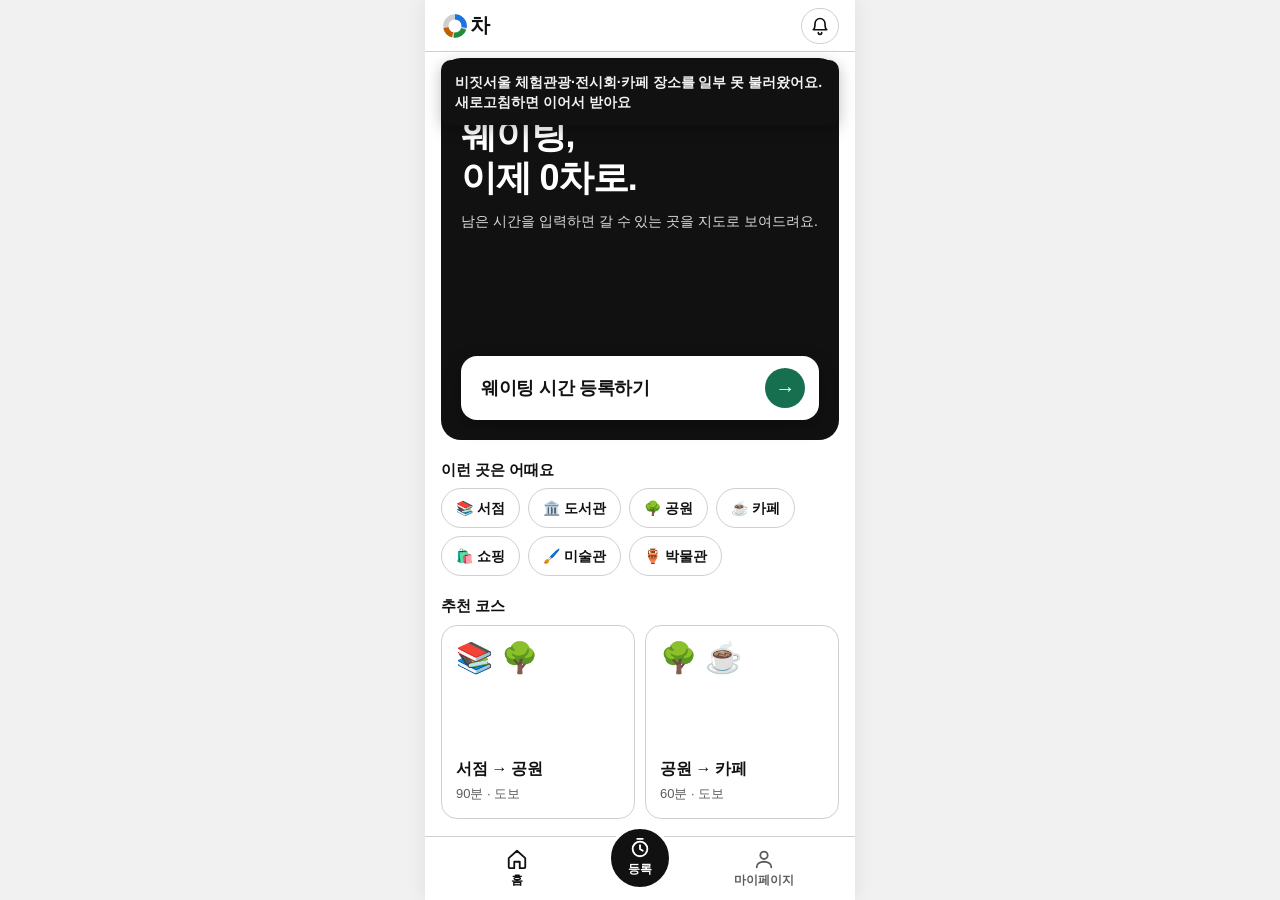
==== index.html @ ea8e08c0 "Add files via upload" ====
<!DOCTYPE html>
<html lang="ko">
<head>
<meta charset="UTF-8">
<meta name="viewport" content="width=device-width, initial-scale=1, viewport-fit=cover">
<title>0차</title>
<link rel="stylesheet" href="css/style.css?v=12">
</head>
<body>
<div class="app" id="phone"></div>
<!-- 카카오 지도 SDK: YOUR_KAKAO_JS_KEY 를 카카오 디벨로퍼스의 "JavaScript 키"로 바꾸세요 -->
<script src="https://dapi.kakao.com/v2/maps/sdk.js?appkey=e628f9c178c877a0c48f037ca8e880c9&autoload=false&libraries=services" defer></script>
<script src="js/app.js?v=35" defer></script>
</body>
</html>
---- css/style.css ----
/* ===== 0차 style.css (v9) =====
 * 개선 포인트: 터치 영역 44px, 본문 14px+, 보조 텍스트 대비 강화, 상태 색 토큰(--ok/--warn/--err),
 *             지도 화면 고정 영역 + 스크롤 시트, 비활성 버튼 가독성 */
:root{--bg:#f1f1f1;--card:#fff;--ink:#111;--mut:#5c5c5c;--line:#cfcfcf;--fill:#ececec;--acc:#111;--acct:#fff;--ok:#16704f;--warn:#9a5a00;--err:#c0312b;--okbg:#e7f4ee;--warnbg:#fff3df;--errbg:#fdeaea}
@media (prefers-color-scheme:dark){:root:not([data-theme=light]){--bg:#111;--card:#1b1b1b;--ink:#eee;--mut:#a8a8a8;--line:#3a3a3a;--fill:#262626;--acc:#eee;--acct:#111;--ok:#4fd1a1;--warn:#ffb74d;--err:#ff8a80;--okbg:#10291f;--warnbg:#2d2210;--errbg:#2e1514}}
*{box-sizing:border-box}
body{margin:0;background:var(--bg);color:var(--ink);font-family:-apple-system,BlinkMacSystemFont,"Pretendard","Noto Sans KR",sans-serif;font-size:14px;line-height:1.45}
button,input{font:inherit;color:inherit}
button{cursor:pointer;-webkit-tap-highlight-color:transparent}
a{color:inherit}
:focus-visible{outline:2px solid var(--ok);outline-offset:2px}
[hidden]{display:none!important}

.app{position:relative;width:100%;max-width:430px;height:100vh;height:100dvh;background:var(--card);display:flex;flex-direction:column;overflow:hidden;margin:0 auto;box-shadow:0 0 20px rgba(0,0,0,.08)}
.hd{height:52px;border-bottom:1px solid var(--line);display:flex;align-items:center;justify-content:space-between;padding:0 16px;flex:none}
.logo{display:flex;align-items:center;gap:1px;min-height:44px;margin-left:-4px;padding:0 4px;border:0;background:none;font-weight:900;font-size:20px;letter-spacing:-1px;color:var(--ink)}
.lg0{display:block;height:28px;width:28px}   /* v9: 숫자 0 = 코스가 채워지는 원형 타이머 */
.lg0 circle{fill:none;stroke-width:6}
.lg0 .tk{stroke:var(--line)}
.pill{min-height:36px;font-size:13px;border:1px solid var(--line);background:var(--card);border-radius:99px;padding:0 12px;font-weight:700}
.body{flex:1;overflow-y:auto;padding:6px 16px 16px}
.nav{height:64px;border-top:1px solid var(--line);display:flex;flex:none;align-items:center;background:var(--card)}
.nav button{flex:1;height:100%;border:0;background:none;color:var(--mut);display:flex;flex-direction:column;align-items:center;justify-content:center;gap:2px;font-size:12px;font-weight:700}
.nav button.on{color:var(--ink)}
.nav .reg{flex:none;width:64px;height:64px;margin-top:-22px;border-radius:50%;background:var(--acc);color:var(--acct);border:3px solid var(--card)}
.nav .reg.on{color:var(--acct);outline:2px solid var(--ok)}
.ft{padding:10px 16px 20px;border-top:1px solid var(--line);flex:none}   /* 아래 20px: 하단 메뉴 가운데 버튼(위로 11px 튀어나옴)과 겹치지 않게 */

h2{font-size:22px;margin:0 0 6px;letter-spacing:-.5px;line-height:1.3}
h3{font-size:15px;margin:0 0 4px;line-height:1.35}
h3.sec{margin:20px 0 8px}
.sub{font-size:13px;color:var(--mut);margin:0}
.sub.c,.c{text-align:center}
.sub.err{color:var(--err);font-weight:700}
.sub.lg{margin:6px 0}
.ink{color:var(--ink)}
.mt{margin-top:8px}
.gap{margin:10px 0}
.grow{flex:1;min-width:0}
.back{border:0;background:none;color:var(--mut);font-weight:700;font-size:14px;padding:8px 0;min-height:44px}

.box{border:1px solid var(--line);border-radius:12px;padding:14px;margin:10px 0}
.btnbox{display:block;width:100%;text-align:left;background:var(--card)}
.btnbox b{font-size:15px}
.cur{border-color:var(--ok)!important}
.errbox{border-color:var(--err);color:var(--err)}
.box>p:last-child{margin-bottom:0}
.mini{flex:1;margin:0;text-align:center;padding:10px}
.ph{background:var(--fill);border-radius:8px;display:grid;place-items:center;font-size:12px;color:var(--mut)}

.btn{display:block;width:100%;min-height:48px;border:1px solid var(--acc);background:var(--acc);color:var(--acct);border-radius:12px;padding:12px;font-weight:700;font-size:15px;text-align:center}
.btn.g{background:transparent;color:var(--ink);border-color:var(--line)}
.btn.sm{width:auto;flex:none;padding:0 16px;min-height:44px;font-size:14px}
.btn[disabled]{background:var(--fill);border-color:var(--line);color:var(--mut);cursor:not-allowed}   /* opacity 대신 색으로 비활성 표시 → 문구가 읽힘 */

.row{display:flex;gap:8px;flex-wrap:wrap;margin:8px 0}
.row.ctr{justify-content:center}
.row.nowrap{flex-wrap:nowrap}
.chip{min-height:40px;border:1px solid var(--line);background:var(--card);border-radius:99px;padding:0 14px;font-size:14px;font-weight:700}
.chip.on{background:var(--acc);color:var(--acct);border-color:var(--acc)}
.chip[disabled]{background:var(--fill);color:var(--mut);cursor:not-allowed}
.in{width:100%;min-height:44px;border:1px solid var(--line);border-radius:10px;padding:0 12px;font-size:16px;background:var(--card);color:var(--ink)}   /* 16px: iOS 확대 방지 */
.lb{font-size:13px;font-weight:700;margin:16px 0 6px;display:block}
.seg{display:flex;border:1px solid var(--line);border-radius:10px;overflow:hidden;margin:8px 0}
.seg button{flex:1;min-height:44px;border:0;background:var(--card);padding:0 10px;font-size:14px;font-weight:700;color:var(--mut)}
.seg .on{background:var(--acc);color:var(--acct)}
.seg.sm{margin:0;flex:none}.seg.sm button{min-height:40px;font-size:13px;padding:0 10px;white-space:nowrap;flex:none}
.badge{font-size:11px;border:1px solid var(--line);border-radius:4px;padding:1px 6px;color:var(--mut);font-weight:700;vertical-align:middle}

.bar{display:flex;height:32px;border-radius:8px;overflow:hidden;border:1px solid var(--line);background:var(--fill);font-size:12px;font-weight:700}
.bar i{display:grid;place-items:center;font-style:normal;background:var(--acc);color:var(--acct);border-right:1px solid var(--card);white-space:nowrap;overflow:hidden;padding:0 4px}
.bar i:last-child{border-right:0}
.bar i.m{background:var(--mut);color:#fff}
.bar i.x{background:var(--err);color:#fff}
.bar i.m,.bar i.x{flex:1 0 78px!important}

.pc{display:grid;grid-template-columns:56px 1fr auto;gap:12px;align-items:center;border:1px solid var(--line);border-radius:12px;padding:12px;margin:8px 0}
.pc .ph{height:56px;font-size:22px}
.add{min-height:40px;min-width:76px;border:1px solid var(--acc);background:transparent;border-radius:10px;padding:0 12px;font-size:13px;font-weight:700;white-space:nowrap}
.add.on{background:var(--acc);color:var(--acct)}
.add[disabled]{border:1px dashed var(--line);color:var(--mut);background:transparent;cursor:not-allowed}

.big{font-size:44px;font-weight:900;letter-spacing:-1px;text-align:center;margin:8px 0}
.big2{font-size:34px;font-weight:900;text-align:center;letter-spacing:-1px}
.big2.w150{min-width:150px}
.big3{font-size:22px}
.stp{display:flex;align-items:center;justify-content:center;gap:16px;margin:8px 0}
.stp button{width:48px;height:48px;border-radius:50%;border:1px solid var(--line);background:var(--card);font-size:22px;font-weight:800}
.stats{justify-content:space-around;text-align:center;margin:0}

.tl{border-left:2px dashed var(--line);margin:14px 0 12px 10px;padding-left:18px}
.tl div{position:relative;margin-bottom:14px;font-size:14px}
.tl div::before{content:"";position:absolute;left:-25px;top:4px;width:11px;height:11px;border-radius:50%;background:var(--acc)}
.tl .m::before{background:var(--card);border:2px solid var(--mut)}

.alert{border:1px solid var(--ok);background:var(--okbg);color:var(--ok);border-radius:10px;padding:12px;font-size:13px;font-weight:700;margin:10px 0}
.alert.warn{border-color:var(--warn);background:var(--warnbg);color:var(--warn)}
.bn{border:1px solid var(--ok);background:var(--okbg);color:var(--ok);border-radius:10px;padding:12px;font-size:14px;font-weight:700;margin:12px 0}
.bn.warn{border-color:var(--warn);background:var(--warnbg);color:var(--warn)}
.bn.err{border-color:var(--err);background:var(--errbg);color:var(--err)}

.lk{display:inline-flex;align-items:center;justify-content:center;min-height:40px;padding:0 14px;border:1px solid var(--line);border-radius:10px;background:var(--card);font-size:13px;font-weight:700;text-decoration:none}
.acts{display:flex;flex-wrap:wrap;gap:8px;margin-top:10px}
.toast{position:absolute;left:16px;right:16px;top:60px;pointer-events:none;background:var(--ink);color:var(--bg);padding:12px 14px;border-radius:10px;font-size:14px;font-weight:700;z-index:20;box-shadow:0 4px 16px rgba(0,0,0,.25)}

/* 코스 확인: 장소 카드 */
.pc2{border:1px solid var(--line);border-radius:12px;padding:8px 8px 8px 14px;margin:8px 0}
.pc2 .r1,.pc2 .r2{display:flex;align-items:center;justify-content:space-between;gap:8px}
.pc2 h3{margin:0}
.st{display:flex;align-items:center;gap:8px}
.ib{min-width:44px;min-height:44px;border:1px solid var(--line);border-radius:10px;background:var(--card);font-size:18px;font-weight:800}
.pc2 .r1 .ib{border:0}
.ib[disabled]{color:var(--mut);background:var(--fill);cursor:not-allowed}

/* 지도 화면: 위(지도+막대)는 고정, 아래 시트만 스크롤 */
.mapbody{flex:1;display:flex;flex-direction:column;min-height:0}
.mtop{flex:none;padding:4px 16px 8px;border-bottom:1px solid var(--line)}
.sheet{flex:1;overflow-y:auto;padding:12px 16px 16px}
.mapx{position:relative;overflow:hidden;aspect-ratio:2/1;margin:8px 0 0;border-radius:12px;max-height:26dvh;width:100%}
.mapx .ph,.mapx.ph{display:block}

.hint{border:1px dashed var(--line);border-radius:12px;padding:14px;text-align:center;color:var(--mut);font-size:13px;margin:0 0 10px}
.dt{margin:0 0 12px}
.dt1{display:flex;gap:12px;align-items:center;margin-bottom:8px}
.dt1 .ph{width:52px;height:52px;font-size:22px;flex:none}
.sheet .in{margin-bottom:4px}
.tools{display:flex;justify-content:space-between;align-items:center;gap:8px;margin:8px 0}
.lr{display:flex;align-items:center;justify-content:space-between;gap:8px;border-bottom:1px solid var(--line);padding:6px 0}
.lrn{flex:1;min-width:0;min-height:48px;display:flex;align-items:center;gap:10px;border:0;background:none;text-align:left;padding:0}
.lrn .e{font-size:20px}
.lrn .tx{display:flex;flex-direction:column;min-width:0}
.lrn b{font-size:14px;overflow:hidden;text-overflow:ellipsis;white-space:nowrap}
.grid{display:grid;grid-template-columns:1fr 1fr;gap:10px}
.gc{border:1px solid var(--line);border-radius:12px;padding:10px;display:flex;flex-direction:column;gap:8px}
.lrn.v{flex-direction:column;align-items:stretch;gap:4px;min-height:0}
.lrn.v .ph{height:56px;font-size:24px}
.lrn.v b{white-space:normal}
.rvr{display:flex;gap:8px;align-items:center}
.rvr .in{flex:1}
@media (prefers-reduced-motion:no-preference){.toast{animation:up .2s ease-out}@keyframes up{from{transform:translateY(-8px);opacity:0}}}

/* ===== v3: 위치 지도 · 대기시간 동시 입력 · 체류 시간 입력 ===== */
.locmap{position:relative;isolation:isolate;height:220px;border:1px solid var(--line);border-radius:12px;overflow:hidden;margin:6px 0 4px;background:var(--fill)}   /* isolate: 지도 레이어가 하단 메뉴/토스트 위로 올라오지 않게 */
.locmap .hint{margin:0;height:100%;display:flex;align-items:center;justify-content:center;border:0}
.lmap{width:100%;height:100%}
.dual{display:grid;grid-template-columns:1fr 1fr;gap:10px;margin:8px 0}
.dual .box{margin:0;padding:12px 8px;text-align:center}
.dual .big2{font-size:26px;margin:4px 0}
.dual .stp{margin:6px 0 0;gap:12px}
.tools .sub{flex:1;min-width:0}
.stin{width:84px;flex:none;text-align:center;padding:0 6px;margin:0!important}

/* ===== v4: 대기시간 탭 · 이동 수단 선택(STEP 3) ===== */
.seg button[disabled]{background:var(--fill);color:var(--mut);cursor:not-allowed}
.seg button[role=tab]{font-size:14px}

/* ===== v5: 위치/대기시간 페이지 분리 · 선택 순서별 색 ===== */
.res .big2{font-size:40px}
.dot{flex:none;width:26px;height:26px;border-radius:50%;color:#fff;font-size:13px;font-weight:800;display:inline-grid;place-items:center;line-height:1}
.dot.sm{width:22px;height:22px;font-size:12px;vertical-align:middle}
.lr.cl{border-left:4px solid var(--line);padding-left:8px}   /* 막대와 같은 색 (인라인으로 지정) */

/* ===== v6: 홈 히어로 · 정사각 추천 코스 · 위치 지도 확대 · 시간 입력 확대 · STEP 2 지도 ===== */
.hero{min-height:calc(50dvh - 68px);display:flex;flex-direction:column;justify-content:space-between;gap:24px;background:var(--acc);color:var(--acct);border-radius:20px;padding:24px 20px 20px}
.hero-k{font-size:13px;font-weight:700;margin:0 0 12px;opacity:.85}
.hero-h{font-size:36px;line-height:1.2;letter-spacing:-1.2px;font-weight:900;margin:0 0 12px}
.hero-s{font-size:14px;margin:0;opacity:.85}
.cta{display:flex;align-items:center;justify-content:space-between;gap:12px;width:100%;min-height:64px;border:0;border-radius:16px;background:var(--card);color:var(--ink);padding:0 14px 0 20px;font-size:18px;font-weight:900;letter-spacing:-.3px;box-shadow:0 6px 18px rgba(0,0,0,.28)}
.cta-a{flex:none;width:40px;height:40px;border-radius:50%;background:var(--ok);color:var(--acct);display:grid;place-items:center;font-size:20px;font-weight:800}
.sqs{display:grid;grid-template-columns:1fr 1fr;gap:10px}
.sq{aspect-ratio:1;display:flex;flex-direction:column;justify-content:space-between;text-align:left;border:1px solid var(--line);border-radius:16px;background:var(--card);padding:14px}
.sq .ic{font-size:30px;line-height:1.2}
.sq b{display:block;font-size:16px;letter-spacing:-.3px}
.sq .sub{display:block;margin-top:4px}

.locwrap{position:relative}
.locwrap .locmap{height:min(440px,60dvh);margin:8px 0 4px}
.locbtn{position:absolute;top:18px;right:10px;z-index:5;width:44px;height:44px;border-radius:10px;border:1px solid var(--line);background:var(--card);font-size:20px;box-shadow:0 2px 8px rgba(0,0,0,.2)}
.locbtn[disabled]{background:var(--fill);color:var(--mut);cursor:not-allowed}
.rpin{background:none;border:0;filter:drop-shadow(0 2px 3px rgba(0,0,0,.35))}

.timebox{padding:32px 16px 28px;margin:14px 0}
.timebox .stp{margin:32px 0;gap:12px}
.timebox .stp button{flex:none;width:56px;height:56px;font-size:28px}
.timebox .big2{flex:1;min-width:0;font-size:36px}
.timebox .row{gap:6px;margin:0}
.timebox .chip{min-height:36px;padding:0 12px;font-size:13px}

.mapx{aspect-ratio:auto;max-height:none;height:clamp(200px,34dvh,380px)}
.mtop .in{margin:0}
.lr.f{background:var(--fill)}

/* ===== v7: 카테고리 칩 축소 · 장소 상세 펼침 · 이동 수단 한 줄 · 드래그 순서 · 한 줄 장소 카드 ===== */
.cats{gap:6px}
.cats .chip{min-height:34px;padding:0 10px;font-size:13px}
.dti{background:var(--fill);border-radius:10px;padding:10px 12px;margin:2px 0 8px;font-size:13px}
.dti p{margin:0 0 6px;word-break:keep-all;overflow-wrap:anywhere}
.dti a:not(.lk){color:var(--ink);font-weight:700}
.dti .acts{margin-top:8px}
.lr.f{background:var(--fill)}


.pc2{display:flex;align-items:center;gap:6px;padding:6px;position:relative;background:var(--card);touch-action:pan-y}
.pc2 .nm{flex:1;min-width:0;font-size:14px;overflow:hidden;text-overflow:ellipsis;white-space:nowrap}
.pc2 .st{flex:none;gap:2px}
.pc2 .st b{min-width:36px;text-align:center;font-size:13px}
.pc2 .dot{flex:none}
.ib.sm{min-width:32px;width:32px;min-height:32px;height:32px;padding:0;font-size:15px;border-radius:8px;flex:none}
.pc2 .ib.sm[data-rm]{border:0}
.dh{border:0!important;color:var(--mut);cursor:grab;touch-action:none;user-select:none;-webkit-user-select:none;letter-spacing:-2px;font-size:16px}
.pc2.sh{transition:transform .15s ease}
.pc2.drag{z-index:5;transition:none;box-shadow:0 6px 16px rgba(0,0,0,.25);border-color:var(--ok)}
.pc2.drag .dh{cursor:grabbing}

/* v7: STEP 3 원형 여유 시간 */
.rb{display:flex;align-items:center;gap:16px;border:1px solid var(--line);border-radius:16px;padding:12px 16px;margin:10px 0}
.rbc{position:relative;flex:none;width:132px;height:132px}
.rbc svg{width:100%;height:100%;display:block}
.rbt{position:absolute;inset:0;display:flex;flex-direction:column;align-items:center;justify-content:center;text-align:center;line-height:1.2}
.rbt b{font-size:20px;font-weight:900;letter-spacing:-.5px}
.rbt b.ov{color:var(--err)}
.rbs{flex:1;min-width:0;display:flex;flex-direction:column;gap:8px}
.rbs>div{display:flex;justify-content:space-between;align-items:baseline;gap:8px}
.rbs b{font-size:15px}
.rbl{display:flex;flex-wrap:wrap;gap:4px;justify-content:flex-start}

/* v7: 위치 안내 · 가독성 있는 코스 타임라인 */
.how{margin:10px 0}
.how-h{display:flex;justify-content:space-between;align-items:baseline;gap:8px;margin-bottom:8px}
.how-h b{font-size:15px}
.how ul{margin:0;padding-left:18px;font-size:13px;color:var(--mut)}
.how li{margin:0 0 4px}
.tl{margin-left:56px;padding-left:16px}
.tl>div{display:block}
.tl .tm{position:absolute;right:calc(100% + 28px);top:0;width:48px;text-align:right;font-size:14px;font-variant-numeric:tabular-nums}
.tl .tx2{display:flex;flex-direction:column;gap:1px}
.tl .tx2>b{font-size:15px}
.tl>div::before{left:-23px}
.tl .m .tx2>b{color:var(--mut)}

/* v7: 필터 줄 · 홈(진행 중) 원형 · 마이페이지 코스 */
.flt{display:flex;align-items:center;gap:6px;margin:0 0 8px}
.flt .chip{min-height:34px;padding:0 12px;font-size:13px;flex:none;white-space:nowrap}
.srt{margin-left:auto;min-height:34px;max-width:42%;border:1px solid var(--line);border-radius:99px;background:var(--card);color:var(--ink);font-size:13px;font-weight:700;padding:0 8px}
.catp{margin:0 0 8px;padding:8px;border:1px solid var(--line);border-radius:12px;background:var(--fill)}
.catp .row{margin:0}
.rb.flat{border:0;padding:0;margin:8px 0 0}
.rbs>.rbn{flex-direction:column;align-items:flex-start;gap:2px}
.rbs .rbn b{font-size:16px;line-height:1.35}
.rbp{margin:0;word-break:keep-all}
.cs{padding:14px 16px}
.cs-h{display:flex;justify-content:space-between;align-items:baseline;margin-bottom:4px}
.cs-h b{font-size:17px}
.cs-r{margin:0 0 6px;font-size:15px;font-weight:700;line-height:1.4;word-break:keep-all}

/* 카카오 지도 화면 */
.mapx{isolation:isolate;background:var(--fill)}   /* isolate: 지도 레이어가 하단 메뉴/토스트 위로 올라오지 않게 */
.mapx .hint{margin:0;height:100%;display:flex;align-items:center;justify-content:center;border:0}

/* ===== v8: 페이지 안내 · 통일된 핀(반경 강조) · 하트 · 버튼 2열 ===== */
.note{display:flex;align-items:flex-start;gap:8px;margin:0 0 10px;font-size:13px;line-height:1.5;color:var(--mut);word-break:keep-all}
.note b{flex:none;margin-top:1px;padding:1px 8px;border-radius:99px;border:1px solid var(--line);background:var(--fill);color:var(--ink);font-size:11px;font-weight:800;line-height:1.5}
.note.ref b{border-color:var(--ok);background:var(--okbg);color:var(--ok)}
.note.warn b{border-color:var(--warn);background:var(--warnbg);color:var(--warn)}
.mtop .note{margin:0 0 8px}
.mtop .note+.in{margin-top:0}
.duo{display:grid;grid-template-columns:1fr 1fr;gap:8px;margin:8px 0}
.ft .duo{margin:0}
.duo .btn{min-height:46px;padding:8px;font-size:14px;line-height:1.3}
.cnt{margin:0 0 6px}
.hb{flex:none;width:40px;min-height:40px;border:0;background:none;color:var(--mut);font-size:22px;line-height:1;padding:0}
.hb.on{color:#d93025}

/* 지도 핀: 웨이팅 장소 선택 핀(물방울)과 같은 모양. 반경 안=크고 진하게 / 반경 밖=작고 흐리게 / 담은 장소=순서 색 + 번호 */
.kp{--w:34px;--pc:#2b2b2b;position:relative;display:block;width:var(--w);height:calc(var(--w)*1.4);margin:0;padding:0;border:0;background:none;cursor:pointer;filter:drop-shadow(0 2px 2px rgba(0,0,0,.35))}
.kp svg{position:absolute;inset:0;width:100%;height:100%;display:block;overflow:visible}
.kp path{fill:var(--pc);stroke:#fff;stroke-width:2}
.kp circle{fill:#fff}
.kp .pe{position:absolute;left:0;top:0;width:100%;height:71.4%;display:flex;align-items:center;justify-content:center;font-size:calc(var(--w)*.4);line-height:1;pointer-events:none}
.kp .nb{position:absolute;top:-4px;right:-7px;min-width:18px;height:18px;padding:0 3px;border-radius:9px;border:2px solid #fff;background:var(--pc);color:#fff;font-style:normal;font-size:11px;font-weight:800;line-height:1;display:grid;place-items:center}
.kp.out{--w:22px;--pc:#9aa0a6;opacity:.6;filter:none}
.kp.out::before{content:"";position:absolute;inset:-6px -6px 0}   /* 작은 핀도 누르기 쉽게 */
.kp.on{--w:40px}
.kp.off{--pc:#6b6f76}
.kp.f{--w:48px}
.kp.f::after,.kp.me::after{position:absolute;left:50%;bottom:calc(100% + 4px);transform:translateX(-50%);white-space:nowrap;max-width:60vw;overflow:hidden;text-overflow:ellipsis;padding:3px 8px;border-radius:6px;color:#fff;font-size:12px;font-weight:800;line-height:1.4;box-shadow:0 2px 6px rgba(0,0,0,.25)}
.kp.f::after{content:attr(data-n);background:#111}
/* 웨이팅 장소 핀: 가장 크고 빨갛게 + 바닥 파동 + 항상 라벨 */
.kp.me{--w:52px;--pc:#d93025;cursor:default;pointer-events:none}
.kp.me::after{content:"웨이팅 장소";background:#d93025}
.kp.me::before{content:"";position:absolute;left:50%;bottom:-5px;width:34px;height:12px;margin-left:-17px;border-radius:50%;background:rgba(217,48,37,.35);z-index:-1}
@media (prefers-reduced-motion:no-preference){.kp.me::before{animation:kpulse 1.8s ease-out infinite}@keyframes kpulse{0%{transform:scale(.5);opacity:.9}100%{transform:scale(1.7);opacity:0}}}

/* ===== v9: 안내 문구(연한 회색·문장별 줄바꿈) · 필터 정리 · 코스 타임라인 · 진행 화면 ===== */
:root{--mut2:#9b9b9b}
@media (prefers-color-scheme:dark){:root:not([data-theme=light]){--mut2:#808080}}
.note{color:var(--mut2);line-height:1.6}
.note b{color:var(--mut)}
.flt2{display:flex;align-items:center;justify-content:space-between;gap:8px;margin:0 0 8px}
.flt2 .chip{min-height:34px;padding:0 12px;font-size:13px;flex:none}
.lrn .tx .sub{font-size:12px;color:var(--mut2)}

/* 코스 타임라인: 시간·장소 구간을 넉넉히 띄우고, 이동은 회색 연결 문구로 */
.tl{margin-top:18px}
.tl>div{margin-bottom:38px}
.tl .tm{font-size:15px;font-weight:800}
.tl .tx2>b{font-size:16px}
.tl .tx2 .sub{margin-top:3px;color:var(--mut2);white-space:nowrap}
.tl .pl::before{background:var(--pc)}   /* 장소 점 = 선택 순서 색 */
.tl>div:last-child{margin-bottom:4px}
.tl .hasgo{padding-right:84px;min-height:40px}
.tl .go{position:absolute;right:0;top:50%;transform:translateY(-50%);min-height:36px;padding:0 12px}

/* 진행 화면 */
.adj{display:flex;align-items:center;justify-content:center;gap:6px;width:fit-content;max-width:100%;margin:10px auto;padding:3px;border:1px solid var(--line);border-radius:99px}
.adj span{padding:0 8px;font-size:12px;font-weight:700;color:var(--mut)}
.adj button{min-width:56px;min-height:30px;padding:0 10px;border:0;border-radius:99px;background:var(--fill);font-size:12px;font-weight:800}
.now{display:flex;align-items:baseline;gap:8px;margin:14px 0 6px;padding:12px 14px;border:1px solid var(--ok);border-radius:12px}
.now b{font-size:15px}

/* 완료: 오늘의 코스 세로 목록 */
.dcs{list-style:none;margin:10px 0 0;padding:0}
.dcs li{display:flex;align-items:center;gap:12px;padding:12px 0;font-size:16px}
.dcs li+li{border-top:1px dashed var(--line)}

/* ===== v10: 장소 배지(깔끔한 테두리 아이콘) · 프리미엄 핀 · 코스 길찾기 ===== */
.ic2{fill:none;stroke:currentColor;stroke-width:1.9;stroke-linecap:round;stroke-linejoin:round}
.cb{flex:none;display:grid;place-items:center;width:38px;height:38px;border-radius:12px;color:var(--c);background:color-mix(in srgb,var(--c) 9%,#fff);border:1.5px solid color-mix(in srgb,var(--c) 28%,#fff)}
.cb .ic2{width:20px;height:20px}
.pc2 .cb{width:28px;height:28px;border-radius:9px}
.pc2 .cb .ic2{width:16px;height:16px}
.pc{grid-template-columns:auto 1fr auto}
.pc .cb{width:48px;height:48px;border-radius:14px}
.pc .cb .ic2{width:24px}
.lrn .cb{margin-right:2px}

/* 핀: 같은 물방울 모양 · 카테고리 색 · 흰 원 안 라인 아이콘 · 하이라이트와 부드러운 그림자 */
.kp{filter:drop-shadow(0 3px 4px rgba(16,24,40,.30))}
.kp>svg{position:absolute;inset:0;width:100%;height:100%;display:block;overflow:visible}
.kp path.bd{fill:var(--pc);stroke:#fff;stroke-width:1.8}
.kp path.hl{fill:none;stroke:#fff;stroke-opacity:.4;stroke-width:1.6;stroke-linecap:round}
.kp circle.in{fill:#fff;stroke:rgba(16,24,40,.1);stroke-width:.8}
.kp .pe{font-size:0}
.kp .pe svg{position:static;width:calc(var(--w)*.4);height:calc(var(--w)*.4);color:var(--pc);stroke-width:2.2}
.kp .pe path,.kp .pe circle{fill:none;stroke:currentColor}
.kp .pe .tg circle:first-child{fill:currentColor;stroke:none}
.kp.out .pe{display:none}
.kp.out circle.in{r:5}
.kp.out path.hl{display:none}
.kp.me{--pc:#ef3b2d}
.kp.me .pe svg{width:calc(var(--w)*.46);height:calc(var(--w)*.46)}
.kp.f::after,.kp.me::after{border-radius:99px;padding:4px 11px;letter-spacing:-.2px}
.kp.me::after{background:#ef3b2d}
.kp .nb{border-width:2px;box-shadow:0 1px 3px rgba(16,24,40,.3)}

/* 진행 화면: 코스 헤더 + 길찾기 1개 */
.rth{display:flex;align-items:center;justify-content:space-between;gap:12px;margin:18px 0 0}
.rth h3{margin:0;font-size:16px}
.btn.route{width:auto;min-height:40px;padding:0 16px;font-size:14px;display:inline-flex;align-items:center;gap:6px;border-radius:99px}

/* ===== v9: 길찾기 앱 선택 시트 ===== */

.rs{position:absolute;inset:0;z-index:30;display:flex;align-items:flex-end}
.rs-bg{position:absolute;inset:0;border:0;background:rgba(0,0,0,.45);cursor:default}
.rs-p{position:relative;width:100%;padding:20px 16px 16px;background:var(--card);border-radius:20px 20px 0 0;box-shadow:0 -6px 24px rgba(0,0,0,.2)}
.rs-p h3{font-size:18px;margin:0 0 6px}
.rs-p>.sub{margin:0 0 14px;line-height:1.6;word-break:keep-all}
.rs-o{display:flex;flex-direction:column;align-items:flex-start;gap:2px;width:100%;min-height:60px;margin:0 0 8px;padding:12px 14px;border:1px solid var(--line);border-radius:12px;background:var(--card);color:var(--ink);text-align:left;text-decoration:none}
.rs-o b{font-size:16px}
a.rs-o{border-color:var(--ok);background:var(--okbg)}
@media (prefers-reduced-motion:no-preference){.rs-p{animation:rsup .2s ease-out}@keyframes rsup{from{transform:translateY(24px);opacity:0}}}

/* ===== v10: 헤더 하트 · 마이페이지 코스 카드/관심 공간 · 코스 상세 하단 버튼 ===== */

.clist{display:flex;flex-direction:column;gap:10px;margin:10px 0}
.cc2{display:flex;align-items:center;gap:12px;width:100%;min-width:0;padding:12px;border:1px solid var(--line);border-radius:16px;background:var(--card);color:var(--ink);text-align:left}
.cc2:active{background:var(--fill)}
.cc2-ring{flex:none;display:block}
.cc2 .rbc{width:60px;height:60px}
.cc2 .rbt .sub{font-size:9px}
.cc2 .rbt b{font-size:14px}
.cc2 .rbt b small{font-size:9px;margin-left:1px}
.cc2-info{flex:0 0 100px;min-width:0;display:flex;flex-direction:column;gap:2px}
.cc2-info .sub{word-break:keep-all}
.cc2-t{font-size:16px;letter-spacing:-.3px}
.cc2-pl{flex:1;min-width:0;align-self:stretch;display:flex;flex-direction:column;justify-content:center;gap:6px;padding-left:12px;border-left:1px dashed var(--line)}
.cc2-p{display:flex;align-items:center;gap:8px;min-width:0;font-size:14px;font-weight:700}
.cc2-p .nm{flex:1;min-width:0;line-height:1.3;word-break:keep-all}
.cc2-m{display:block;padding-left:30px}
.cc2.new{padding:14px;border-style:dashed;background:transparent;color:var(--mut)}
.cc2.new .nw{flex:none;display:grid;place-items:center;width:44px;height:44px;border:2px dashed var(--line);border-radius:50%;font-size:26px;font-weight:300;line-height:1}

.duo.w32{grid-template-columns:3fr 2fr}
.duo.w32 .btn:first-child{font-size:15px}
.dl{display:block;margin:4px auto 0;min-height:44px;padding:0 12px;border:0;background:none;color:var(--err);font-size:13px;font-weight:700;text-decoration:underline}

/* 코스 종료: 오늘의 코스 가운데 정렬 / 관심 공간 목록 */
.dcs li{justify-content:center}
.pc>div{min-width:0}
.pc .sub{overflow:hidden;text-overflow:ellipsis;white-space:nowrap}

/* ---------- 진행 화면: 타이머를 줄이고 '지금' 카드와 복귀 여유(숫자)를 중심으로 ---------- */
.rtop{display:flex;align-items:center;justify-content:space-between;gap:8px;margin:2px 0 6px}
.rt{margin:0;display:flex;align-items:baseline;gap:6px;flex-wrap:wrap}
.rt1{font-size:17px;font-weight:900}
.rt2{font-size:15px;color:var(--mut)}
.rtop .chipb{flex:none;min-height:44px;padding:0 14px;border:1px solid var(--line);border-radius:99px;background:var(--card);color:var(--ink);font-size:13px;font-weight:600}
.rtop .chipb[aria-expanded=true]{background:var(--fill)}
.nowc{display:flex;flex-direction:column;gap:4px;margin:10px 0 0;padding:16px;border:1.5px solid var(--ok);border-radius:20px;background:var(--okbg)}
.nowc.warn{border-color:var(--warn);background:var(--warnbg)}
.nowc.err{border-color:var(--err);background:var(--errbg)}
.nowc .nk{font-size:13px;font-weight:800;color:var(--ok)}
.nowc.warn .nk{color:var(--warn)}
.nowc.err .nk{color:var(--err)}
.nowc .nt{font-size:24px;font-weight:900;line-height:1.3;letter-spacing:-.5px;word-break:keep-all}
.nowc .ns{font-size:15px;color:var(--mut)}
.nowc .rbtn{margin-top:10px;display:flex;align-items:center;justify-content:center;gap:8px;min-height:48px;border-radius:14px}
.slk{display:flex;align-items:baseline;justify-content:space-between;margin:14px 2px 0;font-size:14px;font-weight:700}
.slk b{font-size:22px;font-weight:900;color:var(--ok)}
.slk b.err{color:var(--err);font-size:16px}
.nowc .rbp{margin:6px 0 0;word-break:keep-all}
.body>.rt{margin:8px 0 0}

/* ---------- 미니 플레이어(진행 중 코스 배너) ---------- */
.body.hasmp{padding-bottom:124px}
.mp{position:absolute;left:12px;right:12px;bottom:92px;z-index:10;display:flex;align-items:center;gap:12px;min-height:64px;padding:10px 14px 10px 12px;border:1.5px solid var(--ok);border-radius:16px;background:var(--card);color:var(--ink);text-align:left;box-shadow:0 6px 18px rgba(0,0,0,.18)}
.mp.warn{border-color:var(--warn)}
.mp.err{border-color:var(--err)}
.mp-ic{flex:none;width:40px;height:40px;border-radius:50%;display:grid;place-items:center;background:var(--okbg);color:var(--ok)}
.mp.warn .mp-ic{background:var(--warnbg);color:var(--warn)}
.mp.err .mp-ic{background:var(--errbg);color:var(--err)}
.mp-tx{flex:1;min-width:0;display:flex;flex-direction:column;gap:1px}
.mp-k{font-size:12px;font-weight:700;color:var(--ok)}
.mp.warn .mp-k{color:var(--warn)}
.mp.err .mp-k{color:var(--err)}
.mp-t{font-size:16px;font-weight:900;white-space:nowrap;overflow:hidden;text-overflow:ellipsis}
.mp-s{font-size:13px;color:var(--mut);white-space:nowrap;overflow:hidden;text-overflow:ellipsis}
.mp-go{flex:none;font-size:26px;line-height:1;color:var(--mut)}

/* 장소 담는 화면: 왼쪽 상단 뒤로가기 */
.mtop .back.mb{display:block;min-height:36px;padding:0 0 6px;margin:0;text-align:left;color:var(--ink);font-size:15px}

.fvb{display:inline-flex;align-items:center;justify-content:center;min-width:36px;min-height:36px;padding:0 10px;border:1px solid var(--line);border-radius:99px;background:var(--card)}
.fvb .fh{font-size:17px;line-height:1;color:#d93025}
.fvb.on{border-color:#d93025}
.inf{margin:0}
.inf>div{display:flex;gap:10px;padding:4px 0;align-items:baseline}
.inf dt{flex:none;width:84px;color:var(--mut);font-weight:700}
.inf dd{margin:0;flex:1;min-width:0;word-break:keep-all;overflow-wrap:anywhere}
.inf dd b{font-variant-numeric:tabular-nums}
.inf .st{margin-left:8px;font-weight:800;color:var(--mut)}
.inf .st.ok{color:var(--ok)}
.inf .st.err{color:var(--err)}

/* ===== v11: 헤더 알림 · 웨이팅 장소 검색 ===== */
.hr{display:flex;align-items:center;gap:8px}
.bellb{position:relative;display:inline-flex;align-items:center;justify-content:center;min-width:36px;min-height:36px;padding:0 8px;border:1px solid var(--line);border-radius:99px;background:var(--card);color:var(--ink)}
.bellb.on{border-color:var(--ink)}
.bdg{position:absolute;top:-5px;right:-5px;min-width:18px;height:18px;padding:0 4px;border-radius:9px;border:2px solid var(--card);background:#d93025;color:#fff;font-style:normal;font-size:11px;font-weight:800;line-height:1;display:grid;place-items:center}

/* 알림 시트 (길찾기 시트 .rs 재사용) */
.ns .rs-p{max-height:78%;display:flex;flex-direction:column}
.ns-h{display:flex;align-items:center;justify-content:space-between;margin:0 0 8px}
.ns-h h3{margin:0}
.ns-b{overflow-y:auto;min-height:0;flex:1}
.ns-s{margin:0 0 14px}
.ns-s h4{margin:0 0 6px;font-size:14px;display:flex;align-items:baseline;gap:8px}
.nl{list-style:none;margin:0;padding:0;border:1px solid var(--line);border-radius:12px;overflow:hidden}
.nl li{display:flex;align-items:center;gap:12px;padding:10px 12px;border-top:1px solid var(--line)}
.nl li:first-child{border-top:0}
.nl .tm{flex:none;min-width:52px;font-variant-numeric:tabular-nums;font-size:14px}
.nl .tx2{flex:1;min-width:0;display:flex;flex-direction:column;gap:1px;word-break:keep-all}
.nl .tx2 b{font-size:14px}
.nl em{flex:none;font-style:normal;font-size:12px;font-weight:800;color:var(--ok)}
.nl li.done{background:var(--fill)}
.nl li.done .tx2,.nl li.done .tm{color:var(--mut)}
.nl li.done em{color:var(--mut)}

/* 웨이팅 장소 검색 */
.srch{margin:0 0 4px}
.srch .in{margin:0}
.sgbox:empty{display:none}
.sgbox{margin:6px 0 0}
.sgi{padding:2px 2px}
.sg{border:1px solid var(--line);border-radius:12px;overflow:hidden}
.sg-h{padding:8px 12px;background:var(--fill)}
.sg ul{list-style:none;margin:0;padding:0}
.sg li{border-top:1px solid var(--line)}   /* 목록에서 눌러 바로 선택 */
.sgb{display:flex;flex-direction:column;align-items:flex-start;gap:1px;width:100%;min-height:48px;padding:9px 12px;border:0;background:var(--card);color:var(--ink);text-align:left}
.sgb b{font-size:14px}
.sgb .sub{max-width:100%;overflow:hidden;text-overflow:ellipsis;white-space:nowrap}
.sg-h+ul li:first-child{border-top:0}



/* ===== v12: < 뒤로가기 · ? 툴팁 · 지도 안 장소 필터 · 카트 담기 ===== */
.tb{display:flex;align-items:center;justify-content:space-between;min-height:44px;margin:0 0 6px}
.tb .tipw{margin-left:auto}
.back{width:44px;height:44px;min-height:44px;display:grid;place-items:center;padding:0;margin:0 0 0 -10px;border:0;background:none;color:var(--ink)}
.tipw{position:relative}
.tipq{width:44px;height:44px;display:grid;place-items:center;padding:0;margin:0 -10px 0 0;border:0;background:none}
.tipq>span{width:24px;height:24px;border:1.5px solid var(--mut);border-radius:50%;display:grid;place-items:center;font-size:14px;font-weight:800;line-height:1;color:var(--mut)}
.tipq.warn>span{border-color:var(--warn);color:var(--warn)}
.tipw.open .tipq>span{background:var(--acc);border-color:var(--acc);color:var(--acct)}
.tipb{display:none;position:absolute;right:10px;top:calc(100% - 2px);z-index:60;width:min(280px,calc(100vw - 32px));padding:10px 12px;border-radius:12px;background:var(--acc);color:var(--acct);font-size:13px;line-height:1.6;word-break:keep-all;text-align:left;box-shadow:0 6px 18px rgba(0,0,0,.25)}
.tipw.open .tipb{display:block}
.tipb b{display:inline-block;margin:0 6px 2px 0;padding:0 8px;border-radius:99px;border:1px solid currentColor;font-size:11px;font-weight:800;line-height:1.6;opacity:.85}
.mapw{position:relative;margin:2px 0 0}
.mapw .mapx{margin:0}
.mcats{position:absolute;left:8px;right:8px;top:8px;z-index:5;display:flex;gap:6px;overflow-x:auto;overflow-y:hidden;scrollbar-width:none;pointer-events:none;padding:2px 2px 8px;touch-action:pan-x;overscroll-behavior-x:contain;-webkit-overflow-scrolling:touch;user-select:none;-webkit-user-select:none}
.mcats .chip{cursor:grab}
.mcats.drg .chip{cursor:grabbing}
.mcats::-webkit-scrollbar{display:none}
.mcats .chip{flex:none;min-height:34px;padding:0 12px;font-size:13px;white-space:nowrap;pointer-events:auto;box-shadow:0 1px 5px rgba(0,0,0,.28)}
.sheet .in{margin-bottom:8px}
.add.ci{min-width:40px;width:40px;padding:0;display:inline-grid;place-items:center}
.add.ci svg{display:block}


/* ===== v13: 코스 확인 ＋ · 시작/저장 좌우 · 실시간 카운트 · 장소 검색창 같은 행 ===== */
.h2r{display:flex;align-items:center;justify-content:space-between;gap:8px;margin:0 0 6px}
.h2r h2{margin:0}
.h2r .ib{flex:none;display:grid;place-items:center;padding:0}
.ftr{display:flex;align-items:center;gap:8px}
.ftr .btn:first-child{flex:1;width:auto;min-width:0}
.ftr .btn.sv{flex:none;width:auto;min-height:48px;padding:0 18px;font-size:14px}
.cdt{display:flex;flex-direction:column;align-items:center;gap:2px;margin:12px 0 4px}
.cdt b{font-size:44px;font-weight:900;letter-spacing:-1px;line-height:1.1;font-variant-numeric:tabular-nums}
.flt .in{flex:1;min-width:0;width:auto;height:34px;min-height:34px;margin:0;padding:0 12px;border-radius:99px;font-size:16px}


/* ===== v14: 제목 행(제목 + ?) · 홈 ? · 미니 플레이어 · 만족도 · 코스 필터 · 관심 공간 삭제 ===== */
.tb{margin:0 0 4px}
.tb.th{gap:6px}
.tb.th h2{margin:0;flex:1;min-width:0;white-space:nowrap;overflow:hidden;text-overflow:ellipsis}
.tb.th .ib{flex:none;display:grid;place-items:center;padding:0}
.hero{position:relative}
.hero-tip{position:absolute;top:6px;right:6px;z-index:3}
.hero-tip .tipq{margin:0}
.hero-tip .tipb{right:0;background:var(--card);color:var(--ink);border:1px solid var(--line)}
.hero .tipq>span{border-color:var(--acct);color:var(--acct)}
.hero .tipw.open .tipq>span{background:var(--acct);border-color:var(--acct);color:var(--acc)}
.mp-r1{display:flex;align-items:baseline;gap:8px;min-width:0}
.mp-big{flex:none;font-size:26px;font-weight:900;letter-spacing:-1px;line-height:1.15;white-space:nowrap}
.mp-ret{min-width:0;font-size:13px;font-weight:700;color:var(--mut);white-space:nowrap;overflow:hidden;text-overflow:ellipsis}
.mp-t{font-size:14px;font-weight:700}
.satr{display:flex;gap:10px;margin-top:10px}
.sbtn{flex:1;min-height:52px;border:1px solid var(--line);border-radius:12px;background:var(--card);color:var(--ink);font-size:15px;font-weight:800}
.sbtn.on{background:var(--acc);color:var(--acct);border-color:var(--acc)}
.dc{display:contents}
.srt.l{margin-left:0}
.add.del{color:var(--err);border-color:var(--err)}

/* ===== v16: 로그인 화면 (로얄 블루 #4169E1 · 라이트 블루 #E8EDFF · 네이비 #1F2D5B · 그레이 블루 #6B7A99 · 화이트 #F8FAFF) ===== */
.lg{--rb:#4169E1;--lb:#E8EDFF;--nv:#1F2D5B;--gb:#6B7A99;--wb:#F8FAFF;position:relative;flex:1;min-height:0;overflow-y:auto;display:flex;flex-direction:column;color:var(--nv);color-scheme:light;background:var(--wb)}
.lg-top{flex:none;padding:16px 20px 0}
.lg .logo{color:var(--nv);font-size:22px}
.lg .lg0 .tk{stroke:#D5DCEE}
.lg-main{flex:1;display:flex;flex-direction:column;justify-content:center;width:100%;padding:8px 24px 36px}
.lg-brand{display:flex;align-items:center;justify-content:center;gap:2px;margin:0;font-size:44px;font-weight:900;letter-spacing:-2px;line-height:1;color:var(--nv)}
.lg-brand .lg0{width:60px;height:60px}
.lg-cap{margin:12px 0 30px;text-align:center;font-size:14px;color:var(--gb);word-break:keep-all}
.lg-f{display:flex;align-items:center;gap:12px;height:58px;margin:0 0 12px;padding:0 8px 0 22px;background:#fff;border:1px solid #E1E7F5;border-radius:99px;box-shadow:0 4px 16px rgba(65,105,225,.06);transition:border-color .15s,box-shadow .15s}
.lg-f:focus-within{border-color:var(--rb);box-shadow:0 0 0 3px rgba(65,105,225,.14)}
.lg-ic{flex:none;display:grid;place-items:center;color:var(--gb)}
.lg-ic svg{width:24px;height:24px}
.lg-f input{flex:1;min-width:0;height:100%;padding:0;border:0;outline:0;background:none;font-size:16px;color:var(--nv)}
.lg-f input::placeholder{color:#A1ACC4}
.lg-eye{flex:none;width:44px;height:44px;display:grid;place-items:center;padding:0;border:0;border-radius:50%;background:none;color:var(--gb)}
.lg-eye svg{width:24px;height:24px}
.lg-err{margin:-4px 10px 8px;font-size:13px;font-weight:700;color:#D93025}
.lg-keep{position:relative;display:inline-flex;align-items:center;gap:10px;width:fit-content;min-height:44px;margin:0 0 12px 6px;font-size:15px;font-weight:700;color:var(--nv);cursor:pointer}
.lg-keep input{position:absolute;width:1px;height:1px;opacity:0}
.lg-cb{width:26px;height:26px;display:grid;place-items:center;border-radius:50%;border:1.5px solid #C5CEE3;background:#fff;color:transparent;transition:background .15s}
.lg-keep input:checked+.lg-cb{background:var(--rb);border-color:var(--rb);color:#fff}
.lg-keep input:focus-visible+.lg-cb{outline:2px solid var(--rb);outline-offset:2px}
.lg-cb svg{stroke-width:3}
.lg-btn{display:flex;align-items:center;justify-content:center;gap:12px;width:100%;height:58px;border:0;border-radius:99px;background:var(--rb);color:#fff;font-size:19px;font-weight:800;letter-spacing:-.3px;box-shadow:0 10px 24px rgba(65,105,225,.30)}
.lg-btn:active{background:#3558C8;transform:translateY(1px)}
.lg-btn:focus-visible,.lg-links button:focus-visible,.lg-sns button:focus-visible{outline:2px solid var(--nv);outline-offset:3px}
.lg-links{display:flex;align-items:center;justify-content:center;gap:2px;margin:14px 0 0}
.lg-links button{min-height:44px;padding:0 10px;border:0;background:none;font-size:14px;font-weight:600;color:var(--gb)}
.lg-links .em{color:var(--rb);font-weight:800}
.lg-links i{flex:none;width:1px;height:12px;background:#C5CEE3}
.lg-or{display:flex;align-items:center;gap:14px;margin:28px 12px 18px;font-size:14px;font-weight:600;color:var(--gb)}
.lg-or::before,.lg-or::after{content:"";flex:1;height:1px;background:#D5DCEE}
.lg-sns{display:flex;justify-content:center;gap:20px}
.lg-sns button{width:58px;height:58px;display:grid;place-items:center;padding:0;border:1px solid #E6EBF7;border-radius:50%;background:#fff;box-shadow:0 4px 16px rgba(31,45,91,.08)}
.lg-sns button:active{background:var(--lb)}
.lg-sns svg{width:24px;height:24px}
/* 마이페이지 로그아웃 */
.lo{display:flex;align-items:center;justify-content:space-between;gap:8px;margin:20px 0 0;padding-top:8px;border-top:1px solid var(--line)}
.lo .dl{margin:0;color:var(--mut)}
.lg-btn:disabled{opacity:.6;box-shadow:none}   /* 로그인·회원가입 요청 중 */
.lg-links .em{min-height:48px}
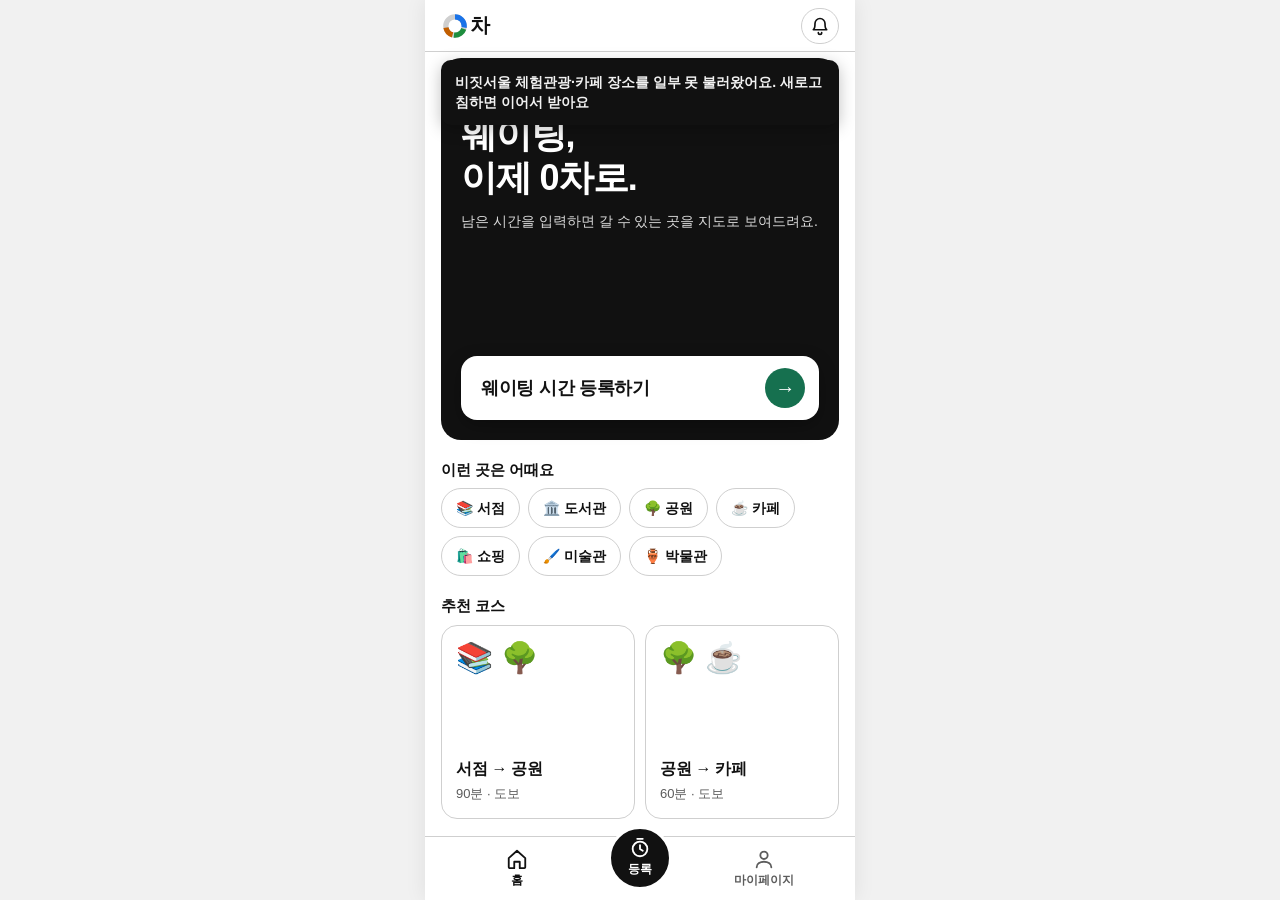
==== commit 36d25ef2: "Add files via upload" ====
--- a/index.html
+++ b/index.html
@@ -4,12 +4,12 @@
 <meta charset="UTF-8">
 <meta name="viewport" content="width=device-width, initial-scale=1, viewport-fit=cover">
 <title>0차</title>
-<link rel="stylesheet" href="css/style.css?v=12">
+<link rel="stylesheet" href="css/style.css?v=13">
 </head>
 <body>
 <div class="app" id="phone"></div>
 <!-- 카카오 지도 SDK: YOUR_KAKAO_JS_KEY 를 카카오 디벨로퍼스의 "JavaScript 키"로 바꾸세요 -->
 <script src="https://dapi.kakao.com/v2/maps/sdk.js?appkey=e628f9c178c877a0c48f037ca8e880c9&autoload=false&libraries=services" defer></script>
-<script src="js/app.js?v=35" defer></script>
+<script src="js/app.js?v=37" defer></script>
 </body>
 </html>
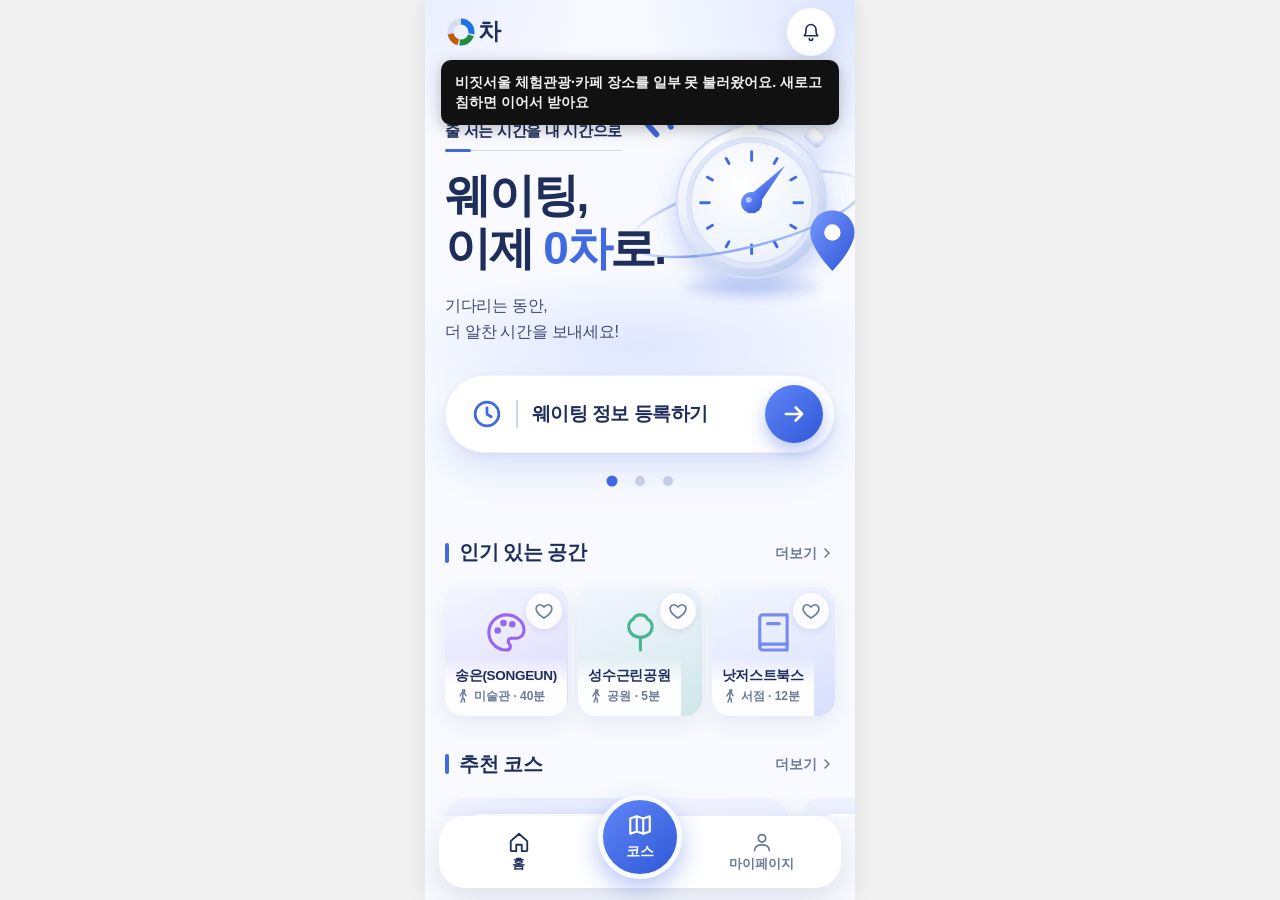
==== commit 7446071f: "Add files via upload" ====
--- a/index.html
+++ b/index.html
@@ -4,12 +4,12 @@
 <meta charset="UTF-8">
 <meta name="viewport" content="width=device-width, initial-scale=1, viewport-fit=cover">
 <title>0차</title>
-<link rel="stylesheet" href="css/style.css?v=13">
+<link rel="stylesheet" href="css/style.css?v=14">
 </head>
 <body>
 <div class="app" id="phone"></div>
 <!-- 카카오 지도 SDK: YOUR_KAKAO_JS_KEY 를 카카오 디벨로퍼스의 "JavaScript 키"로 바꾸세요 -->
 <script src="https://dapi.kakao.com/v2/maps/sdk.js?appkey=e628f9c178c877a0c48f037ca8e880c9&autoload=false&libraries=services" defer></script>
-<script src="js/app.js?v=37" defer></script>
+<script src="js/app.js?v=38" defer></script>
 </body>
 </html>
--- a/css/style.css
+++ b/css/style.css
@@ -593,3 +593,95 @@
 .lo .dl{margin:0;color:var(--mut)}
 .lg-btn:disabled{opacity:.6;box-shadow:none}   /* 로그인·회원가입 요청 중 */
 .lg-links .em{min-height:48px}
+
+/* ===== v17: 홈 리디자인 (로얄 블루 #4169E1 · 라이트 블루 #E8EDFF · 네이비 #1F2D5B · 그레이 블루 #6B7A99 · 화이트 #F8FAFF) ===== */
+.app[data-scr=home]{--rb:#4169E1;--lb:#E8EDFF;--nv:#1F2D5B;--gb:#6B7A99;--wb:#F8FAFF;color-scheme:light;color:var(--nv);
+ background:radial-gradient(75% 30% at 100% 0%,#dde6ff 0,rgba(232,237,255,0) 70%),radial-gradient(60% 22% at 0% 0%,rgba(232,237,255,.9) 0,rgba(232,237,255,0) 70%),var(--wb)}
+.app[data-scr=home] .hd{height:64px;padding:0 20px;border:0;background:transparent}
+.app[data-scr=home] .logo{color:var(--nv);font-size:23px}
+.app[data-scr=home] .lg0{width:32px;height:32px}
+.app[data-scr=home] .lg0 .tk{stroke:#d5ddf2}
+.app[data-scr=home] .bellb{width:48px;height:48px;padding:0;border:0;background:#fff;color:var(--nv);box-shadow:0 6px 18px rgba(31,45,91,.10)}
+.app[data-scr=home] .bdg{top:-3px;right:-3px;background:var(--rb);border-color:#fff}
+.app[data-scr=home] .body{padding:0 20px 28px}
+.app[data-scr=home] .body.hasmp{padding-bottom:110px}
+.app[data-scr=home] :focus-visible{outline-color:var(--rb)}
+
+/* 히어로 */
+.hero2{position:relative;margin:0 -20px;padding:22px 20px 8px;isolation:isolate}
+.hero2::before{content:"";position:absolute;z-index:-1;left:-10%;right:-10%;top:47%;height:150px;border-radius:50%;background:radial-gradient(closest-side,#dfe7ff 0,rgba(232,237,255,.6) 60%,rgba(232,237,255,0) 100%)}   /* 버튼 뒤 은은한 빛 */
+.hero2::after{content:"";position:absolute;z-index:-1;right:-30%;top:-18%;width:95%;aspect-ratio:1;border-radius:50%;border:28px solid rgba(232,237,255,.75);border-left-color:transparent;border-bottom-color:transparent;transform:rotate(10deg)}   /* 오른쪽 위 곡선 장식 */
+.h2-art{position:absolute;z-index:0;right:-12px;top:6px;width:min(60%,250px);pointer-events:none}
+.sw{display:block;width:100%;height:auto;overflow:visible}
+.sw-hand{transform-box:view-box;transform-origin:140px 138px;transform:rotate(42deg)}
+.sw-pin{transform-box:view-box}
+@media (prefers-reduced-motion:no-preference){
+ .sw-hand{animation:swHand 7s ease-in-out infinite}
+ .sw-pin{animation:swPin 3.2s ease-in-out infinite}
+ @keyframes swHand{0%,100%{transform:rotate(38deg)}50%{transform:rotate(58deg)}}
+ @keyframes swPin{0%,100%{transform:translateY(0)}50%{transform:translateY(-6px)}}
+ .h2-tag.fade,.h2-s.fade{animation:hsFade .45s ease-out}
+ @keyframes hsFade{from{opacity:0;transform:translateY(4px)}}}
+.h2-copy{position:relative;z-index:1;padding-top:34px;min-height:236px}
+.h2-tag{display:inline-block;position:relative;margin:0 0 18px;padding-bottom:8px;font-size:15px;font-weight:600;color:var(--nv);letter-spacing:-.3px;border-bottom:1.5px solid #cfd8f1}
+.h2-tag::after{content:"";position:absolute;left:0;bottom:-2.5px;width:26px;height:3.5px;border-radius:2px;background:var(--rb)}
+.h2-h{margin:0;font-size:46px;line-height:1.16;font-weight:900;letter-spacing:-2.2px;color:var(--nv)}
+.h2-h em{font-style:normal;color:var(--rb)}
+.h2-s{margin:18px 0 0;font-size:16px;line-height:1.6;color:#3d4a70;letter-spacing:-.3px}
+@media (max-width:370px){.h2-h{font-size:40px}.h2-art{width:56%}}
+
+/* 등록 버튼 */
+.cta2{position:relative;z-index:1;display:flex;align-items:center;gap:14px;width:100%;height:78px;margin:30px 0 0;padding:0 11px 0 26px;border:1px solid rgba(65,105,225,.08);border-radius:99px;background:#fff;color:var(--nv);text-align:left;box-shadow:0 16px 36px rgba(65,105,225,.16),0 2px 6px rgba(31,45,91,.05);transition:transform .15s,box-shadow .15s}
+.cta2:active{transform:scale(.985);box-shadow:0 8px 20px rgba(65,105,225,.18)}
+.cta2-ic{flex:none;display:grid;place-items:center;color:var(--rb)}
+.cta2-bar{flex:none;width:1.5px;height:28px;background:#cdd6ef}
+.cta2-t{flex:1;min-width:0;font-size:19px;font-weight:800;letter-spacing:-.5px;white-space:nowrap;overflow:hidden;text-overflow:ellipsis}
+.cta2-go{flex:none;width:58px;height:58px;border-radius:50%;display:grid;place-items:center;color:#fff;background:linear-gradient(135deg,#5f86f7,#3058d8);box-shadow:0 8px 18px rgba(65,105,225,.38)}
+.h2-dots{display:flex;justify-content:center;gap:2px;margin:12px 0 0}
+.h2-dots button{width:26px;height:32px;display:grid;place-items:center;padding:0;border:0;background:none}
+.h2-dots i{width:10px;height:10px;border-radius:50%;background:#cbd2e4;transition:background .2s,transform .2s}
+.h2-dots [aria-current=true] i{background:var(--rb);transform:scale(1.1)}
+
+/* 섹션 제목 */
+.sec2{display:flex;align-items:center;justify-content:space-between;margin:26px 0 12px}
+.sec2 h3{display:flex;align-items:center;gap:10px;margin:0;font-size:20px;font-weight:800;letter-spacing:-.5px;color:var(--nv)}
+.sec2 h3::before{content:"";width:4px;height:20px;border-radius:2px;background:var(--rb)}
+.sec2 .more{display:inline-flex;align-items:center;gap:2px;min-height:44px;margin-right:-6px;padding:0 6px;border:0;background:none;font-size:14px;font-weight:600;color:var(--gb)}
+
+/* 인기 있는 공간: 사진 자리는 네모 박스 */
+.pps{display:grid;grid-template-columns:repeat(3,1fr);gap:10px}
+.pp{position:relative;aspect-ratio:1/1.05;border-radius:18px;overflow:hidden;background:var(--lb);box-shadow:0 8px 20px rgba(31,45,91,.08)}
+.pp.sk{background:linear-gradient(100deg,#eef2fd 30%,#f6f8ff 50%,#eef2fd 70%);background-size:300% 100%}
+@media (prefers-reduced-motion:no-preference){.pp.sk{animation:sk 1.4s linear infinite}@keyframes sk{to{background-position:-150% 0}}}
+.pp-b{position:absolute;inset:0;display:flex;flex-direction:column;justify-content:flex-end;width:100%;padding:0;border:0;background:none;color:var(--nv);text-align:left}
+.pp-ph{position:absolute;inset:0;display:grid;place-items:center;padding-bottom:30%;color:var(--c);background:linear-gradient(160deg,#f3f6ff 0%,color-mix(in srgb,var(--c) 14%,#eef2ff) 100%)}   /* 사진 자리(네모 박스) */
+.pp-ph .ic2{width:38%;height:auto;opacity:.75;stroke-width:1.6}
+.pp-tx{position:relative;display:flex;flex-direction:column;gap:3px;padding:10px 10px 11px;background:linear-gradient(to top,rgba(255,255,255,.96) 55%,rgba(255,255,255,0))}
+.pp-tx b{font-size:13.5px;font-weight:800;letter-spacing:-.3px;line-height:1.3;overflow:hidden;text-overflow:ellipsis;white-space:nowrap}
+.pp-tx>span{display:flex;align-items:center;gap:3px;font-size:12px;font-weight:600;color:var(--gb);white-space:nowrap;overflow:hidden}
+.pp-tx>span svg{flex:none}
+.pp-hb{position:absolute;top:6px;right:6px;width:36px;height:36px;display:grid;place-items:center;padding:0;border:0;border-radius:50%;background:rgba(255,255,255,.85);color:var(--gb);box-shadow:0 2px 6px rgba(31,45,91,.1)}
+.pp-hb.on{color:var(--rb)}
+
+/* 추천 코스: 사진 자리는 네모 박스 · 가로로 넘기기 */
+.rcs{display:grid;grid-auto-flow:column;grid-auto-columns:100%;gap:12px;overflow-x:auto;scroll-snap-type:x mandatory;scrollbar-width:none;margin:0 -20px;padding:0 20px 14px;scroll-padding:0 20px}
+.rcs::-webkit-scrollbar{display:none}
+.rcs:has(.rc+.rc){grid-auto-columns:88%}
+.rc{position:relative;scroll-snap-align:start;display:flex;flex-direction:column;align-items:flex-start;gap:8px;min-height:158px;padding:16px 18px;border:0;border-radius:22px;overflow:hidden;background:linear-gradient(120deg,#eef2ff 0%,#e2e9ff 60%,#d6e0ff 100%);color:var(--nv);text-align:left;box-shadow:0 10px 24px rgba(31,45,91,.09)}
+.rc-ph{position:absolute;right:-8px;top:-6px;bottom:-6px;width:46%;display:flex;align-items:flex-start;justify-content:center;gap:6px;padding-top:30px;background:rgba(255,255,255,.45);border-radius:20px 0 0 20px}   /* 사진 자리(네모 박스) */
+.rc-ph i{display:grid;place-items:center;width:46px;height:46px;border-radius:14px;background:#fff;color:var(--c);box-shadow:0 4px 10px rgba(31,45,91,.08)}
+.rc-ph .ic2{width:24px;height:24px}
+.rc-chip{position:relative;display:inline-flex;align-items:center;gap:6px;height:34px;padding:0 14px 0 10px;border-radius:99px;background:#fff;color:var(--rb);font-size:14px;font-weight:800;box-shadow:0 4px 12px rgba(65,105,225,.12)}
+.rc-t{position:relative;max-width:58%;margin-top:4px;font-size:22px;font-weight:900;letter-spacing:-.8px}
+.rc-m{position:relative;display:flex;align-items:center;gap:6px;font-size:14px;font-weight:600;color:var(--gb)}
+.rc-m i{width:1px;height:12px;background:#b9c3dc}
+.rc-go{position:absolute;right:14px;bottom:14px;width:48px;height:48px;border-radius:50%;display:grid;place-items:center;background:#fff;color:var(--nv);box-shadow:0 6px 16px rgba(31,45,91,.14)}
+
+/* 홈 하단 메뉴: 떠 있는 둥근 바 + 가운데 큰 원 */
+.nav.nav2{position:relative;height:72px;margin:0 14px 12px;border:0;border-radius:26px;background:#fff;box-shadow:0 10px 30px rgba(31,45,91,.12)}
+.nav.nav2 button{color:var(--gb);font-size:13px}
+.nav.nav2 button.on{color:var(--nv)}
+.nav.nav2 .reg{width:84px;height:84px;margin-top:-30px;gap:3px;border:5px solid var(--wb);background:linear-gradient(140deg,#5f86f7,#3058d8);color:#fff;font-size:14px;box-shadow:0 10px 24px rgba(65,105,225,.38)}
+.nav.nav2 .reg svg{width:26px;height:26px}
+.nav.nav2 .reg.on{outline:0;color:#fff}
+.app[data-scr=home] .mp{bottom:100px}
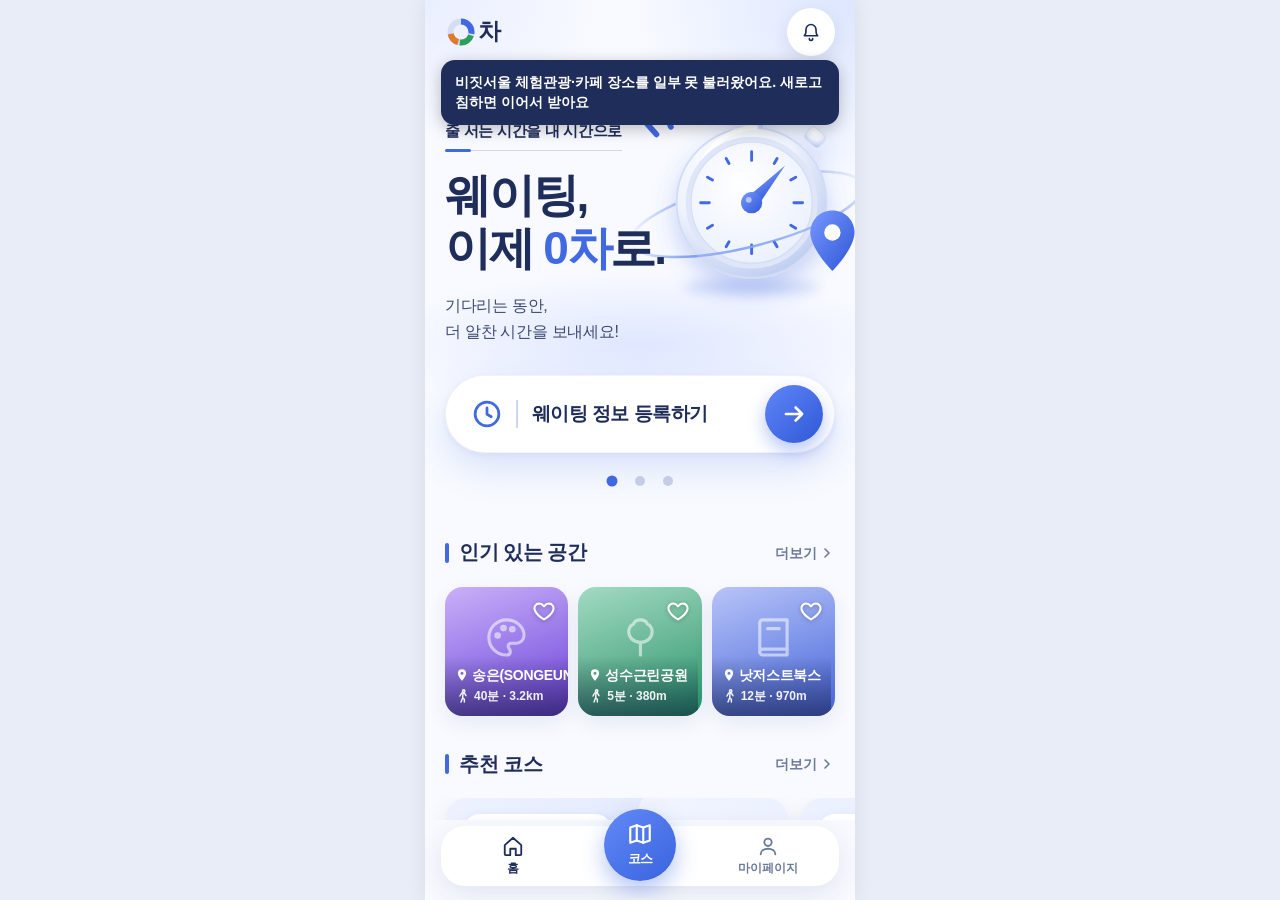
==== commit 53a53b15: "Add files via upload" ====
--- a/index.html
+++ b/index.html
@@ -4,12 +4,12 @@
 <meta charset="UTF-8">
 <meta name="viewport" content="width=device-width, initial-scale=1, viewport-fit=cover">
 <title>0차</title>
-<link rel="stylesheet" href="css/style.css?v=14">
+<link rel="stylesheet" href="css/style.css?v=16">
 </head>
 <body>
 <div class="app" id="phone"></div>
 <!-- 카카오 지도 SDK: YOUR_KAKAO_JS_KEY 를 카카오 디벨로퍼스의 "JavaScript 키"로 바꾸세요 -->
 <script src="https://dapi.kakao.com/v2/maps/sdk.js?appkey=e628f9c178c877a0c48f037ca8e880c9&autoload=false&libraries=services" defer></script>
-<script src="js/app.js?v=38" defer></script>
+<script src="js/app.js?v=40" defer></script>
 </body>
 </html>
--- a/css/style.css
+++ b/css/style.css
@@ -685,3 +685,381 @@
 .nav.nav2 .reg svg{width:26px;height:26px}
 .nav.nav2 .reg.on{outline:0;color:#fff}
 .app[data-scr=home] .mp{bottom:100px}
+
+/* ===== v18: 디자인 시안 반영 — 세룰리안 블루 테마 (전 화면) =====
+ * 포인트 블루 #4169E1(주요 버튼·아이콘) · 보조 블루 #E8EDFF(배경 장식·포인트) · 텍스트 #1F2D5B · 보조 텍스트 #6B7A99 · 배경 #F8FAFF
+ * 시안 이미지는 약 2배 크기라 이미지 px ÷ 2 기준으로 맞춤 */
+:root{--bg:#E9EDF7;--card:#fff;--ink:#1F2D5B;--mut:#6B7A99;--mut2:#8E9AB6;--line:#E3E8F4;--fill:#EEF2FD;--acc:#4169E1;--acct:#fff;--ok:#2E9E5B;--warn:#B86E00;--err:#D93025;--okbg:#E6F6EC;--warnbg:#FFF3DF;--errbg:#FDECEC;--rb:#4169E1;--lb:#E8EDFF;--nv:#1F2D5B;--gb:#6B7A99;--wb:#F8FAFF;--sh:0 6px 20px rgba(31,45,91,.07);color-scheme:light}
+@media (prefers-color-scheme:dark){:root:not([data-theme=light]){--bg:#E9EDF7;--card:#fff;--ink:#1F2D5B;--mut:#6B7A99;--mut2:#8E9AB6;--line:#E3E8F4;--fill:#EEF2FD;--acc:#4169E1;--acct:#fff;--ok:#2E9E5B;--warn:#B86E00;--err:#D93025;--okbg:#E6F6EC;--warnbg:#FFF3DF;--errbg:#FDECEC}}
+body{background:var(--bg);color:var(--nv)}
+:focus-visible{outline-color:var(--rb)}
+.app{color:var(--nv);background:radial-gradient(70% 24% at 100% 0%,rgba(221,230,255,.7) 0,rgba(232,237,255,0) 70%),var(--wb)}
+.vh{position:absolute;width:1px;height:1px;overflow:hidden;clip:rect(0 0 0 0);white-space:nowrap}
+
+/* 헤더: 로고 + 흰 원형 알림 */
+.hd{height:64px;padding:0 20px;border:0;background:transparent}
+.logo{color:var(--nv);font-size:22px}
+.lg0{width:30px;height:30px}
+.lg0 .tk{stroke:#d5ddf2}
+.bellb{width:44px;height:44px;min-width:0;padding:0;border:0;border-radius:50%;background:#fff;color:var(--nv);box-shadow:0 4px 14px rgba(31,45,91,.10)}
+.bellb.on{box-shadow:0 0 0 2px var(--rb)}
+.bdg{top:-4px;right:-4px;background:#E5372C;border-color:#fff}
+.app[data-scr=home] .bdg{background:var(--rb)}
+.body{padding:0 20px 20px}
+.body.hasmp{padding-bottom:110px}
+.mp{bottom:96px}
+
+/* 하단 메뉴: 모든 화면 떠 있는 둥근 바 + 큰 원 */
+.nav.nav2{position:relative;flex:none;height:60px;margin:6px 16px 14px;border:0;border-radius:24px;background:#fff;box-shadow:0 8px 26px rgba(31,45,91,.10)}
+.nav.nav2 button{color:var(--gb);font-size:12px;font-weight:700;gap:3px}
+.nav.nav2 button.on{color:var(--nv)}
+.nav.nav2 .big{flex:none;width:72px;height:72px;margin:-22px 20px 0;border-radius:50%;border:0;background:linear-gradient(140deg,#628AF8,#3A62DE);color:#fff;font-size:13px;box-shadow:0 10px 22px rgba(65,105,225,.38)}
+.nav.nav2 .big.on{color:#fff;outline:0}
+.nav.nav2 .big svg{width:26px;height:26px}
+.nav.nav2 button:last-child.big{margin:-22px 24px 0 10px}
+.ft{padding:8px 20px 22px;border:0;background:transparent}   /* 아래 22px: 하단 메뉴 큰 원(위로 22px 튀어나옴)과 겹치지 않게 */
+
+/* 제목 행 · ? · 뒤로 */
+.tb{min-height:48px}
+.tb.th{margin:6px 0 12px}
+.tb.th h2{font-size:24px;font-weight:900;letter-spacing:-.8px;color:var(--nv)}
+.back{color:var(--nv)}
+.back svg{width:26px;height:26px}
+.tipq>span{width:30px;height:30px;border:2px solid #4A5785;color:#4A5785;font-size:17px}
+.tipw.open .tipq>span{background:var(--nv);border-color:var(--nv);color:#fff}
+.tipb{background:var(--nv)}
+.sub{color:var(--gb)}
+
+/* 공통 버튼 */
+.btn{min-height:52px;border:0;border-radius:99px;background:linear-gradient(100deg,#4F78EC,#4169E1);color:#fff;font-size:17px;font-weight:800;letter-spacing:-.3px;box-shadow:0 8px 20px rgba(65,105,225,.25)}
+.btn[disabled]{background:linear-gradient(100deg,#4F78EC,#4169E1);color:#fff;opacity:.92;box-shadow:0 8px 20px rgba(65,105,225,.18)}
+.btn.g{background:#fff;color:var(--rb);border:1.5px solid #AFC0F2;box-shadow:none}
+.btn.g[disabled]{color:var(--gb);border-color:var(--line);opacity:1}
+.box{border:0;border-radius:20px;background:#fff;box-shadow:var(--sh)}
+.hint{border:1.5px dashed #CDD6EE;border-radius:18px;background:#fff;color:var(--gb)}
+.in{border-color:#E1E7F5;border-radius:14px}
+.chip{border-color:#E1E7F5;color:var(--nv)}
+.chip.on{background:var(--rb);border-color:var(--rb);color:#fff}
+.srt{border-color:#E1E7F5;color:var(--nv)}
+.dot{width:28px;height:28px;font-size:14px}
+.toast{background:var(--nv);color:#fff;border-radius:14px}
+.rs-p{border-radius:24px 24px 0 0}
+a.rs-o{border-color:#AFC0F2;background:var(--lb)}
+.nl{border-color:var(--line);border-radius:16px}
+
+/* ---------- 웨이팅 장소 검색 ---------- */
+.srch2{position:relative;display:flex;align-items:center;gap:12px;height:52px;padding:0 6px 0 20px;border-radius:99px;background:#fff;box-shadow:0 6px 20px rgba(31,45,91,.08);transition:box-shadow .15s}
+.srch2:focus-within{box-shadow:0 0 0 2px rgba(65,105,225,.35),0 6px 20px rgba(31,45,91,.08)}
+.s-ic{flex:none;display:grid;place-items:center;color:var(--gb)}
+.s-ic svg{width:24px;height:24px}
+.srch2 input{flex:1;min-width:0;height:100%;padding:0;border:0;outline:0;background:none;font-size:16px;color:var(--nv)}
+.srch2 input::placeholder{color:#A5B1CC}
+.srch2 input::-webkit-search-cancel-button{display:none}
+.srch2 .clr{flex:none;width:44px;height:44px;display:grid;place-items:center;padding:0;border:0;border-radius:50%;background:none;color:#A5B1CC}
+.srch2 input:placeholder-shown~.clr{display:none}
+.sgbox{margin:14px 0 0}
+.sg{border:0;border-radius:22px;background:#fff;box-shadow:var(--sh);overflow:hidden}
+.sg li{border-top:1px solid #EEF1F8}
+.sg li:first-child{border-top:0}
+.sgb{flex-direction:row;align-items:center;gap:10px;min-height:70px;padding:12px 14px 12px 20px;background:#fff}
+.sgb:active{background:#F5F7FE}
+.sgt{flex:1;min-width:0;display:flex;flex-direction:column;gap:3px}
+.sgt b{font-size:17px;font-weight:800;letter-spacing:-.4px;color:var(--nv);overflow:hidden;text-overflow:ellipsis;white-space:nowrap}
+.sgt .sub{font-size:13.5px;color:var(--gb);overflow:hidden;text-overflow:ellipsis;white-space:nowrap}
+.sgt .sub i{font-style:normal;margin:0 8px;color:#B4BED6}
+.sgb>svg{flex:none;color:var(--rb)}
+.sgi,.sgbox .err{padding:14px 6px;text-align:center}
+.rg-info{display:flex;align-items:center;justify-content:center;gap:8px;margin:16px 0 0;font-size:14px;color:#5A6888;word-break:keep-all}
+.rg-info svg{flex:none;color:var(--rb)}
+.sgbox:not(:empty)+.rg-info{display:none}
+
+/* ---------- 웨이팅 정보 (선택한 장소 + 대기시간) ---------- */
+.selp{display:flex;flex-wrap:wrap;align-items:center;width:100%;padding:16px 16px 16px 20px;border:0;border-radius:22px;background:#fff;box-shadow:var(--sh);color:var(--nv);text-align:left}
+.selp-k{flex:0 0 100%;font-size:13.5px;color:var(--gb);margin-bottom:4px}
+.selp-n{flex:1 1 70%;min-width:0;font-size:20px;font-weight:900;letter-spacing:-.6px;overflow:hidden;text-overflow:ellipsis;white-space:nowrap}
+.selp>svg{flex:none;color:var(--gb);width:26px;height:26px}
+.selp[disabled]{cursor:default}
+.sec3{display:flex;align-items:center;gap:10px;margin:26px 0 12px;font-size:16px;font-weight:800;letter-spacing:-.3px;color:var(--nv)}
+.sec3::before{content:"";flex:none;width:4px;height:18px;border-radius:2px;background:var(--rb)}
+.sec3.lt{font-weight:600;margin-top:30px}
+.wcard{display:flex;flex-direction:column;align-items:center;padding:20px 16px 18px;border-radius:24px;background:#fff;box-shadow:var(--sh)}
+.wc-ic{position:relative;color:var(--rb);line-height:0}
+.wc-ic i{position:absolute;right:-24px;top:-10px;color:var(--rb)}
+.wc-q{margin:10px 0 0;font-size:14.5px;color:#5A6888}
+.wc-stp{display:flex;align-items:center;justify-content:space-between;width:100%;margin:10px 0 12px}
+.wc-b{flex:none;width:52px;height:52px;display:grid;place-items:center;padding:0;border:0;border-radius:50%;background:#EEF2FD;color:var(--rb)}
+.wc-b svg{width:24px;height:24px}
+.wc-b:active{background:var(--lb)}
+.wc-b[disabled]{color:#B4BED6}
+.wc-v{flex:1;text-align:center;font-size:40px;font-weight:900;letter-spacing:-1.6px;color:var(--nv);font-variant-numeric:tabular-nums}
+.wc-chips{display:grid;grid-template-columns:repeat(5,1fr);gap:6px;width:100%}
+.wc-chips button{height:40px;padding:0;border:1px solid #E3E8F4;border-radius:99px;background:#fff;font-size:14px;font-weight:600;color:var(--nv);white-space:nowrap}
+.wc-chips button.on{background:var(--rb);border-color:var(--rb);color:#fff;box-shadow:0 4px 12px rgba(65,105,225,.3)}
+.eta{display:flex;align-items:center;justify-content:center;gap:18px;min-height:76px;padding:12px 18px;border-radius:24px;background:#EBEFFC}
+.eta-ic{flex:none;color:#5B7BE0;line-height:0}
+.eta-ic svg{width:34px;height:34px}
+.eta-bar{flex:none;width:1.5px;height:44px;background:#BFC9E4}
+.eta-tx{display:flex;flex-direction:column;gap:2px}
+.eta-tx b{font-size:24px;font-weight:900;letter-spacing:-.8px;color:var(--nv)}
+.eta-tx span{font-size:14px;color:#3D4A70}
+.rg-av{margin:12px 0 0;text-align:center;font-size:13px;color:var(--gb);word-break:keep-all}
+.rg-av b{color:var(--rb)}
+.rg-av.err{color:var(--err);font-weight:700}
+
+/* ---------- 지도 (장소 담기) ---------- */
+.mtop{padding:0 20px 4px;border:0}
+.mtop .tb{min-height:44px;margin:0}
+.mcats{position:static;display:flex;gap:8px;margin:2px -20px 10px;padding:4px 20px 6px;overflow-x:auto;pointer-events:auto}
+.mchip{flex:none;display:inline-flex;align-items:center;gap:6px;height:38px;padding:0 16px;border:0;border-radius:99px;background:#fff;color:var(--nv);font-size:14px;font-weight:700;white-space:nowrap;box-shadow:0 3px 10px rgba(31,45,91,.08);cursor:grab}
+.mchip .ic2{width:18px;height:18px;color:var(--c);stroke-width:2.2}
+.mchip.on{background:var(--nv);color:#fff;box-shadow:0 4px 12px rgba(31,45,91,.25)}
+.mchip.on .ic2{color:#fff}
+.mapw{position:relative;margin:0;border-radius:22px;overflow:hidden;box-shadow:0 6px 20px rgba(31,45,91,.10)}
+.mapx{height:clamp(200px,30dvh,340px);border-radius:22px;background:#E6EBF5}
+.mzoom{position:absolute;z-index:6;right:12px;top:50%;transform:translateY(-62%);display:flex;flex-direction:column;border-radius:14px;background:#fff;box-shadow:0 4px 14px rgba(31,45,91,.14);overflow:hidden}
+.mzoom button{width:44px;height:44px;display:grid;place-items:center;padding:0;border:0;background:#fff;color:var(--nv)}
+.mzoom button+button{border-top:1px solid #E7EBF5}
+.mfab{position:absolute;z-index:6;bottom:12px;width:50px;height:50px;display:grid;place-items:center;padding:0;border:0;border-radius:50%;background:#fff;color:var(--nv);box-shadow:0 4px 14px rgba(31,45,91,.16)}
+.mfab.l{left:12px}
+.mfab.r{right:12px}
+.sheet{padding:14px 20px 16px}
+.flt3{display:flex;align-items:center;gap:6px;margin:0 0 14px}
+.fsr{flex:1;min-width:96px;display:flex;align-items:center;gap:6px;height:42px;padding:0 12px;border-radius:99px;background:#fff;box-shadow:0 3px 10px rgba(31,45,91,.06);color:var(--gb)}
+.fsr input{flex:1;min-width:0;height:100%;padding:0;border:0;outline:0;background:none;font-size:16px;color:var(--nv)}
+.fsr input::placeholder{color:#A5B1CC}
+.fsr:focus-within{box-shadow:0 0 0 2px rgba(65,105,225,.35)}
+.fbar{flex:none;width:1.5px;height:24px;background:#C5CEE3}
+.dd{position:relative;flex:none;display:inline-flex;align-items:center;height:42px;border-radius:99px;background:#fff;box-shadow:0 3px 10px rgba(31,45,91,.06);color:var(--nv)}
+.dd select{height:100%;padding:0 28px 0 13px;border:0;border-radius:99px;background:none;-webkit-appearance:none;appearance:none;font:inherit;font-size:13.5px;font-weight:700;color:var(--nv);cursor:pointer}
+.dd select:focus-visible{outline:2px solid var(--rb);outline-offset:1px}
+.dd svg{position:absolute;right:9px;pointer-events:none;width:16px;height:16px}
+.lcard{border-radius:22px;background:#fff;box-shadow:var(--sh);overflow:hidden}
+.lrw{border-top:1px solid #EEF1F8}
+.lrw:first-child{border-top:0}
+.lrw.f{background:#F6F8FF}
+.lr2{display:flex;align-items:center;gap:4px;padding:8px 10px 8px 10px}
+.lr2 .lrn{gap:12px;min-height:56px}
+.cic{flex:none;display:grid;place-items:center;width:44px;height:44px;border-radius:50%;color:var(--c);background:color-mix(in srgb,var(--c) 11%,#fff)}
+.cic .ic2{width:22px;height:22px;stroke-width:2.1}
+.lr2 .tx b{font-size:16px;font-weight:800;letter-spacing:-.4px;color:var(--nv)}
+.lr2 .tx .sub{display:flex;align-items:center;gap:4px;margin-top:2px;font-size:13px;color:var(--gb)}
+.lr2 .tx .sub svg{flex:none;width:14px;height:14px;color:#8E9AB6}
+.lr2 .tx .sub i{font-style:normal;margin:0 2px;font-size:10px;color:#9AA6C4}
+.hb{width:42px;height:42px;display:grid;place-items:center;color:#7D89A8}
+.hb.on{color:#E5372C}
+.addp{flex:none;display:inline-flex;align-items:center;justify-content:center;gap:6px;min-width:76px;height:38px;padding:0 14px;border:0;border-radius:99px;background:#EEF2FD;color:var(--rb);font-size:14px;font-weight:700;white-space:nowrap}
+.addp span{color:var(--nv)}
+.addp.on{background:var(--rb);color:#fff;box-shadow:0 4px 10px rgba(65,105,225,.3)}
+.addp.on span{color:#fff}
+.addp[disabled]{background:#F2F4F9;color:#9AA6C4;cursor:not-allowed}
+.addp[disabled] span{color:#9AA6C4;font-size:12.5px}
+.dti{margin:0 12px 12px;border-radius:16px;background:#fff;border:1px solid #E7EBF5}
+.lk{border-color:#D5DCEE;border-radius:99px;color:var(--nv)}
+.mapbody+.ft .btn,.ft .duo .btn{border-radius:99px}
+/* 지도 핀 · 웨이팅 장소(파란 점) */
+.kp.out{--pc:#A9B4CF}
+.kp.off{--pc:#8C9AC0}
+.kp.f::after{background:var(--rb);box-shadow:0 4px 10px rgba(65,105,225,.35)}
+.kme{position:relative;width:22px;height:22px;pointer-events:none}
+.kme::before{content:"";position:absolute;left:50%;top:50%;width:70px;height:70px;margin:-35px 0 0 -35px;border-radius:50%;background:radial-gradient(circle,rgba(65,105,225,.30) 0,rgba(65,105,225,.12) 45%,rgba(65,105,225,0) 70%)}
+.kme i{position:absolute;inset:0;border-radius:50%;background:var(--rb);border:3px solid #fff;box-shadow:0 2px 6px rgba(31,45,91,.35)}
+@media (prefers-reduced-motion:no-preference){.kme::before{animation:kmeP 2.2s ease-out infinite}@keyframes kmeP{0%{transform:scale(.5);opacity:1}100%{transform:scale(1.25);opacity:.2}}}
+
+/* ---------- 코스 확인 ---------- */
+.ibx{flex:none;width:48px;height:48px;display:grid;place-items:center;margin-right:4px;padding:0;border:0;border-radius:14px;background:#fff;color:var(--nv);box-shadow:0 4px 14px rgba(31,45,91,.10)}
+.rb{gap:0;margin:0 0 12px;padding:16px 18px;border:0;border-radius:24px;background:#fff;box-shadow:var(--sh)}
+.rbc{width:124px;height:124px}
+.rbc svg>circle:first-child{stroke:#E6ECFB}
+.rbt .sub{font-size:13px;color:#5A6888}
+.rbt b{font-size:19px;color:var(--nv);white-space:nowrap;letter-spacing:-.6px}
+.rbs{align-self:stretch;justify-content:center;gap:12px;margin-left:18px;padding-left:18px;border-left:1.5px solid #DCE2F1}
+.rbs .sub{font-size:14px}
+.rbs b{font-size:15px;font-weight:800;color:var(--nv)}
+.rbl .dot{width:24px;height:24px;font-size:12.5px}
+.pc2{gap:6px;margin:0 0 6px;padding:8px 8px 8px 8px;border:0;border-radius:22px;background:#fff;box-shadow:var(--sh)}
+.dh{flex:none;width:34px;height:34px;display:grid;place-items:center;padding:0;border:0!important;border-radius:50%;background:#F3F5FB;color:#8E9AB6;cursor:grab;touch-action:none}
+.pc2 .dot{width:26px;height:26px;font-size:13px}
+.pc2 .cic{width:34px;height:34px}
+.pc2 .cic .ic2{width:19px;height:19px}
+.pc2 .nm{font-size:15px;font-weight:700;color:var(--nv)}
+.pc2 .st{gap:4px}
+.pc2 .st b{min-width:42px;font-size:15px;font-weight:800;color:var(--nv)}
+.sb{flex:none;width:34px;height:34px;display:grid;place-items:center;padding:0;border-radius:50%}
+.sb svg{width:18px;height:18px}
+.sb.m{border:0;background:#E8EDFF;color:var(--rb)}
+.sb.p{border:1.5px solid #D5DCEE;background:#fff;color:var(--nv)}
+.sb[disabled]{background:#F3F5FB;color:#B4BED6;border-color:#E7EBF5;cursor:not-allowed}
+.rmx{flex:none;width:26px;height:26px;margin-left:-2px;display:grid;place-items:center;padding:0;border:0;border-radius:50%;background:none;color:#9AA6C4}
+.pc2.drag{box-shadow:0 10px 24px rgba(31,45,91,.2),0 0 0 2px var(--rb)}
+/* 타임라인 (코스 확인 · 진행 · 코스 상세) */
+.tl2{position:relative;margin:20px 0 6px}
+.tl2::before{content:"";position:absolute;left:69px;top:16px;bottom:30px;border-left:2px dashed #C9D3EC}
+.t-r{position:relative;display:grid;grid-template-columns:52px 32px 1fr;align-items:center;margin:0 0 14px}
+.t-r:last-child{margin-bottom:0}
+.t-r .tm{font-size:16px;font-weight:800;color:var(--nv);font-variant-numeric:tabular-nums;letter-spacing:-.3px}
+.t-d{justify-self:center;z-index:1;width:14px;height:14px;border-radius:50%;background:var(--rb);box-shadow:0 0 0 3px var(--wb)}
+.t-r.ho .t-d{background:#fff;border:2.5px solid #2F3D66}
+.t-r.pl .t-d{background:var(--pc)}
+.t-c{display:flex;align-items:center;gap:12px;min-width:0;min-height:44px;padding:2px 4px}
+.t-r.cd .t-c{margin-left:4px;padding:14px 16px;border-radius:20px;background:#EBF0FF}
+.t-r.cur .t-c{background:#E5ECFF}
+.t-c .cic{width:42px;height:42px}
+.t-c .tx2{display:flex;flex-direction:column;gap:3px;min-width:0}
+.t-c .tx2>b{font-size:16px;font-weight:700;color:var(--nv);letter-spacing:-.3px}
+.t-r.cd .tx2>b{font-size:17px;font-weight:800}
+.t-c .sub{font-size:13.5px;color:var(--gb);white-space:nowrap;overflow:hidden;text-overflow:ellipsis}
+.t-r.ho.m .tx2>b{color:var(--nv)}
+.rmb{display:flex;align-items:center;gap:12px;margin:18px 0 4px;padding:12px 16px;border:1px solid #E1E7F5;border-radius:20px;background:#EEF2FD;font-size:15px;color:var(--gb);word-break:keep-all}
+.rmb b{color:var(--rb);font-weight:900}
+.rmb-ic{flex:none;width:38px;height:38px;display:grid;place-items:center;border-radius:50%;background:#E2E8FA;color:var(--rb)}
+.rmb.err{border-color:#F6C9C5;background:var(--errbg);color:var(--err)}
+.rmb.err b{color:var(--err)}
+.rmb.err .rmb-ic{background:#FADAD7;color:var(--err)}
+.ftr{gap:10px}
+.ftr .btn{border-radius:20px;min-height:56px}
+.ftr .btn.sv{width:30%;min-height:56px;padding:0;border:1.5px solid #8EA6EE;background:#fff;color:var(--rb);font-size:17px;font-weight:800;box-shadow:none}
+.ftr .btn.sv[disabled]{color:var(--gb);border-color:var(--line)}
+
+/* ---------- 진행 화면 ---------- */
+.pg-top{display:flex;align-items:flex-start;gap:4px;margin:4px 0 14px}
+.pg-top .back{margin-top:2px}
+.pg-t{flex:1;min-width:0}
+.pg-path{margin:4px 0 4px;font-size:14px;color:var(--gb);overflow:hidden;text-overflow:ellipsis;white-space:nowrap}
+.pg-rt{display:flex;flex-wrap:wrap;align-items:baseline;gap:6px;margin:0}
+.pg-rt b{font-size:16.5px;font-weight:900;letter-spacing:-.5px;color:var(--nv)}
+.pg-rt span{font-size:15px;color:var(--nv)}
+.pg-top .chipb{flex:none;margin-top:12px;min-height:38px;padding:0 13px;font-size:13px!important;border:0;border-radius:99px;background:#fff;color:var(--nv);font-size:14px;font-weight:800;box-shadow:0 4px 14px rgba(31,45,91,.10)}
+.pg-top .chipb[aria-expanded=true]{background:var(--lb)}
+.adj{border-color:#D5DCEE;background:#fff}
+.adj button{background:var(--lb);color:var(--rb)}
+.nowc2{display:flex;gap:16px;padding:14px;border-radius:24px;background:#fff;box-shadow:var(--sh);border:1.5px solid transparent}
+.nowc2.warn{border-color:#F0C98A}
+.nowc2.err{border-color:#F2A9A3}
+.nw-phw{flex:none;display:block;width:42%;max-width:150px}
+.nw-ph{position:relative;display:grid;place-items:center;width:100%;aspect-ratio:1;border-radius:18px;color:#fff;background:linear-gradient(150deg,color-mix(in srgb,var(--c) 55%,#fff) 0%,var(--c) 100%);overflow:hidden}
+.nw-ph::after{content:"";position:absolute;inset:0;background:radial-gradient(70% 50% at 30% 20%,rgba(255,255,255,.35),rgba(255,255,255,0))}
+.nw-ph>svg{width:46%;height:46%;stroke-width:1.6;opacity:.95}
+.nw-pin{position:absolute;left:8px;bottom:8px;z-index:1;width:30px;height:30px;display:grid;place-items:center;border-radius:50%;background:rgba(31,45,91,.75);color:#fff}
+.nw-r{flex:1;min-width:0;display:flex;flex-direction:column;align-items:flex-start;gap:6px;padding:4px 0 2px}
+.nw-r .nk{padding:3px 11px;border-radius:9px;background:var(--okbg);color:var(--ok);font-size:14px;font-weight:800}
+.nowc2.warn .nk{background:var(--warnbg);color:var(--warn)}
+.nowc2.err .nk{background:var(--errbg);color:var(--err)}
+.nw-r .nt{font-size:19px;font-weight:900;line-height:1.3;letter-spacing:-.6px;color:var(--nv);word-break:keep-all}
+.nw-r .ns{display:flex;align-items:center;gap:6px;font-size:14px;color:var(--gb)}
+.nw-r .ns svg{flex:none;color:#8E9AB6}
+.nw-go{display:flex;align-items:center;justify-content:center;gap:8px;width:100%;height:44px;margin-top:auto;border:0;border-radius:99px;background:#E8EDFF;color:var(--nv);font-size:15px;font-weight:700}
+.nw-go svg{color:var(--nv)}
+.bn{border-radius:16px}
+.slk2{display:flex;align-items:center;justify-content:space-between;margin:22px 0 6px}
+.slk2 .sec3{margin:0}
+.gpill{display:inline-flex;align-items:center;gap:8px;height:46px;padding:0 20px;border-radius:99px;background:var(--okbg);color:var(--ok)}
+.gpill b{font-size:22px;font-weight:900;letter-spacing:-.6px;color:#1F7A47}
+.gpill.err{background:var(--errbg);color:var(--err)}
+.gpill.err b{color:var(--err);font-size:18px}
+.slk2+.sec3{margin-top:16px}
+.duo2{display:grid;grid-template-columns:1fr 1fr;gap:10px;margin:20px 0 6px}
+.obtn{display:flex;align-items:center;justify-content:center;gap:8px;height:50px;padding:0 8px;border:1.5px solid #C9D3EC;border-radius:20px;background:#fff;color:var(--nv);font-size:15px;font-weight:700;white-space:nowrap}
+.obtn svg{flex:none;color:var(--rb)}
+
+/* ---------- 마이페이지 ---------- */
+.tb.th+.mysub{margin:-10px 0 16px}
+.mysub{font-size:14.5px;color:#5A6888}
+.prof{display:flex;align-items:center;gap:16px;margin:0 0 14px;padding:14px 16px;border-radius:24px;background:#fff;box-shadow:var(--sh)}
+.prof-av{flex:none;width:72px;height:72px;display:grid;place-items:center;border-radius:50%;background:#E8EDFF;color:#6A90F6;overflow:hidden}
+.prof-av svg{width:40px;height:40px;margin-top:6px}
+.prof-tx{flex:1;min-width:0;display:flex;flex-direction:column;align-items:flex-start;gap:6px}
+.prof-tx b{max-width:100%;font-size:18px;font-weight:800;color:var(--nv);overflow:hidden;text-overflow:ellipsis;white-space:nowrap}
+.prof-lv{display:inline-flex;align-items:center;gap:6px;padding:4px 12px 4px 10px;border-radius:99px;background:#E8EDFF;font-size:13.5px;font-weight:700;color:var(--nv)}
+.prof-lv svg{width:18px;height:18px}
+.prof-lo{flex:none;align-self:flex-start;display:inline-flex;align-items:center;gap:2px;min-height:44px;margin:4px -6px 0 0;padding:0 4px;border:0;background:none;color:#5A6888;font-size:14px;font-weight:600}
+.prof-lo svg{width:20px;height:20px}
+.seg2{display:flex;height:44px;margin:0 0 14px;padding:0;border:1px solid #E1E7F5;border-radius:99px;background:#fff;box-shadow:0 3px 10px rgba(31,45,91,.05)}
+.seg2 button{flex:1;border:0;border-radius:99px;background:none;font-size:15px;font-weight:800;color:var(--nv)}
+.seg2 button.on{background:linear-gradient(100deg,#5E88F7,#4772E6);color:#fff;box-shadow:0 4px 12px rgba(65,105,225,.3)}
+.seg2.f button.on{background:var(--nv);box-shadow:0 4px 12px rgba(31,45,91,.3)}
+.clist{gap:12px}
+.cc3{display:flex;align-items:center;gap:0;width:100%;min-width:0;padding:14px 10px 14px 14px;border:0;border-radius:24px;background:#fff;box-shadow:var(--sh);color:var(--nv);text-align:left}
+.cc3:active{background:#F6F8FF}
+.cc3-ring{flex:none;display:block}
+.cc3 .rbc{width:74px;height:74px}
+.cc3 .rbt .sub{font-size:11px;font-weight:700;color:var(--nv)}
+.cc3 .rbt b{font-size:19px}
+.cc3 .rbt b small{font-size:11px;margin-left:1px}
+.cc3-info{flex:1;min-width:0;display:flex;flex-direction:column;gap:5px;margin-left:10px;padding-left:10px;border-left:1.5px solid #E3E8F4}
+.cc3-t{display:-webkit-box;-webkit-box-orient:vertical;-webkit-line-clamp:2;font-size:15px;font-weight:800;letter-spacing:-.4px;line-height:1.3;overflow:hidden;word-break:keep-all}
+.cc3-m{display:flex;align-items:center;gap:5px;font-size:12.5px;color:var(--gb);white-space:nowrap;overflow:hidden;text-overflow:ellipsis}
+.cc3-m svg{flex:none;width:16px;height:16px;color:#7D89A8}
+.cc3-pl{flex:0 1 30%;min-width:0;display:flex;flex-direction:column;justify-content:center;gap:8px;margin-left:8px;padding-left:8px;border-left:1.5px solid #E3E8F4}
+.cc3-p{display:flex;align-items:center;gap:7px;min-width:0;font-size:13.5px;font-weight:700}
+.cc3-p .dot{width:24px;height:24px;font-size:12.5px;font-style:normal}
+.cc3-p .nm{min-width:0;overflow:hidden;text-overflow:ellipsis;white-space:nowrap}
+.cc3-more{font-size:12px;color:var(--gb);padding-left:31px}
+.cc3-go{flex:none;display:grid;place-items:center;width:28px;color:var(--nv)}
+.cc3.new{gap:16px;padding:16px 14px 16px 18px;border:1.5px dashed #C9D3EC;background:rgba(255,255,255,.5);box-shadow:none}
+.cc3.new .nw{flex:none;width:58px;height:58px;display:grid;place-items:center;border-radius:50%;background:#E8EDFF;color:var(--rb)}
+.cc3.new .cc3-info{margin:0;padding:0;border:0}
+.cc3.new .cc3-t{font-size:18px}
+.cc3.new .cc3-m{font-size:14px}
+.flt4{display:flex;align-items:center;gap:8px;margin:0 0 14px}
+.flt4 .sp{flex:1}
+.ddb{display:inline-flex;align-items:center;gap:8px;height:42px;padding:0 12px 0 16px;border:1px solid #E1E7F5;border-radius:99px;background:#fff;color:var(--nv);font-size:14px;font-weight:700;box-shadow:0 3px 10px rgba(31,45,91,.05)}
+.ddb.on,.ddb[aria-expanded=true]{border-color:#AFC0F2;background:#F2F5FF}
+.ddb svg{width:16px;height:16px}
+.flt4 .dd{border:1px solid #E1E7F5}
+.flt4 .dd:last-child select{min-width:118px}
+.catp{border-color:#E1E7F5;border-radius:18px;background:#fff}
+.fv{display:flex;align-items:center;gap:14px;margin:0 0 12px;padding:12px 12px 12px 12px;border:1px solid #EEF1F8;border-radius:24px;background:#fff;box-shadow:var(--sh)}
+.fv-ic{flex:none;width:56px;height:56px;display:grid;place-items:center;border-radius:16px;color:var(--c);background:color-mix(in srgb,var(--c) 12%,#fff)}
+.fv-ic .ic2{width:28px;height:28px;stroke-width:2}
+.fv-tx{flex:1;min-width:0}
+.fv-tx h3{margin:0 0 6px;font-size:16.5px;font-weight:800;letter-spacing:-.4px;color:var(--nv);overflow:hidden;text-overflow:ellipsis;white-space:nowrap}
+.fv-tx p{display:flex;align-items:center;gap:5px;margin:0;font-size:13.5px;color:#5A6888;min-width:0}
+.fv-tx p svg{flex:none;color:#5B6B9A}
+.fv-tx p span{overflow:hidden;text-overflow:ellipsis;white-space:nowrap}
+.fv-del{flex:none;width:44px;height:44px;display:grid;place-items:center;padding:0;border:1.5px solid #E4E8F2;border-radius:14px;background:#fff;color:#D93025}
+.fv-del svg{width:22px;height:22px}
+.fv-del:active{background:#FDECEC}
+
+/* ---------- 로그인 · 회원가입 ---------- */
+.lg{background:radial-gradient(80% 38% at 112% -6%,#D3DFFF 0,#E2E9FF 48%,rgba(248,250,255,0) 48.6%),radial-gradient(90% 32% at 118% 106%,#D9E3FF 0,#E5ECFF 46%,rgba(248,250,255,0) 46.6%),radial-gradient(60% 30% at 0% 0%,rgba(232,237,255,.8),rgba(232,237,255,0) 70%),var(--wb)}
+.lg-top{padding:18px 20px 0}
+.lg-main{justify-content:center;padding:24px 22px 12px}
+.lg-tabs{display:flex;height:50px;margin:0 6px 26px;padding:0;border:1px solid #E6EBF7;border-radius:99px;background:#fff;box-shadow:0 6px 18px rgba(31,45,91,.06)}
+.lg-tabs button{flex:1;border:0;border-radius:99px;background:none;font-size:17px;font-weight:800;color:#3D4A70}
+.lg-tabs button.on{background:var(--rb);color:#fff;box-shadow:0 6px 16px rgba(65,105,225,.30)}
+.lg-f{height:56px;margin:0 0 12px;padding:0 8px 0 20px;border-color:#E3E8F5;box-shadow:0 4px 16px rgba(65,105,225,.05)}
+.lg-f input{font-size:16px}
+.lg-f input::placeholder{color:#9AA6C4}
+.lg-ic{color:#6B7A99}
+.lg-row{display:flex;align-items:center;justify-content:space-between;gap:8px;margin:4px 2px 12px}
+.lg-keep{margin:0;font-size:14.5px}
+.lg-cb{width:24px;height:24px}
+.lg-find{display:inline-flex;align-items:center;gap:4px;min-height:44px;padding:0 2px;border:0;background:none;font-size:14.5px;font-weight:700;color:var(--nv)}
+.lg-btn{height:54px;font-size:18px;box-shadow:0 10px 22px rgba(65,105,225,.28)}
+.lg-btn.mt2{margin-top:6px}
+.lg-or{margin:30px 30px 18px;font-size:14.5px;color:#3D4A70}
+.lg-sns{gap:18px}
+.lg-sns button{width:54px;height:54px}
+.lg-bot{flex:none;display:flex;align-items:center;justify-content:center;gap:10px;margin:0;padding:18px 20px 34px;font-size:14.5px;color:#3D4A70}
+.lg-bot .em{display:inline-flex;align-items:center;gap:4px;min-height:44px;padding:0 4px;border:0;background:none;font-size:15px;font-weight:800;color:var(--rb)}
+.lg-bot .em svg{color:var(--nv)}
+
+/* ---------- 홈: 시안처럼 사진 위 흰 글자 ---------- */
+.pp-ph{padding-bottom:22%;color:#fff;background:linear-gradient(160deg,color-mix(in srgb,var(--c) 40%,#fff) 0%,color-mix(in srgb,var(--c) 85%,#1F2D5B) 100%)}
+.pp-ph .ic2{opacity:.55}
+.pp-tx{gap:4px;padding:10px 10px 11px;background:linear-gradient(to top,rgba(20,28,58,.55) 0,rgba(20,28,58,0) 100%);color:#fff}
+.pp-tx b{display:flex;align-items:center;gap:3px;font-size:14px}
+.pp-tx b svg{flex:none;width:14px;height:14px}
+.pp-tx>span{color:rgba(255,255,255,.92);font-weight:600}
+.pp-hb{background:none;box-shadow:none;color:#fff}
+.pp-hb svg{width:24px;height:24px;filter:drop-shadow(0 1px 2px rgba(0,0,0,.25))}
+.pp-hb.on{color:#fff}
+.pp-hb.on svg{color:#FF6B6B}
+
+/* ---------- 완료 · 코스 상세 (시안 없음 · 테마만 맞춤) ---------- */
+.mini{background:#fff}
+.sbtn{border-color:#E1E7F5;border-radius:16px}
+.sbtn.on{background:var(--rb);border-color:var(--rb)}
+.cs-r{color:var(--nv)}
+.dl{color:var(--err)}
+.duo .btn{border-radius:99px}
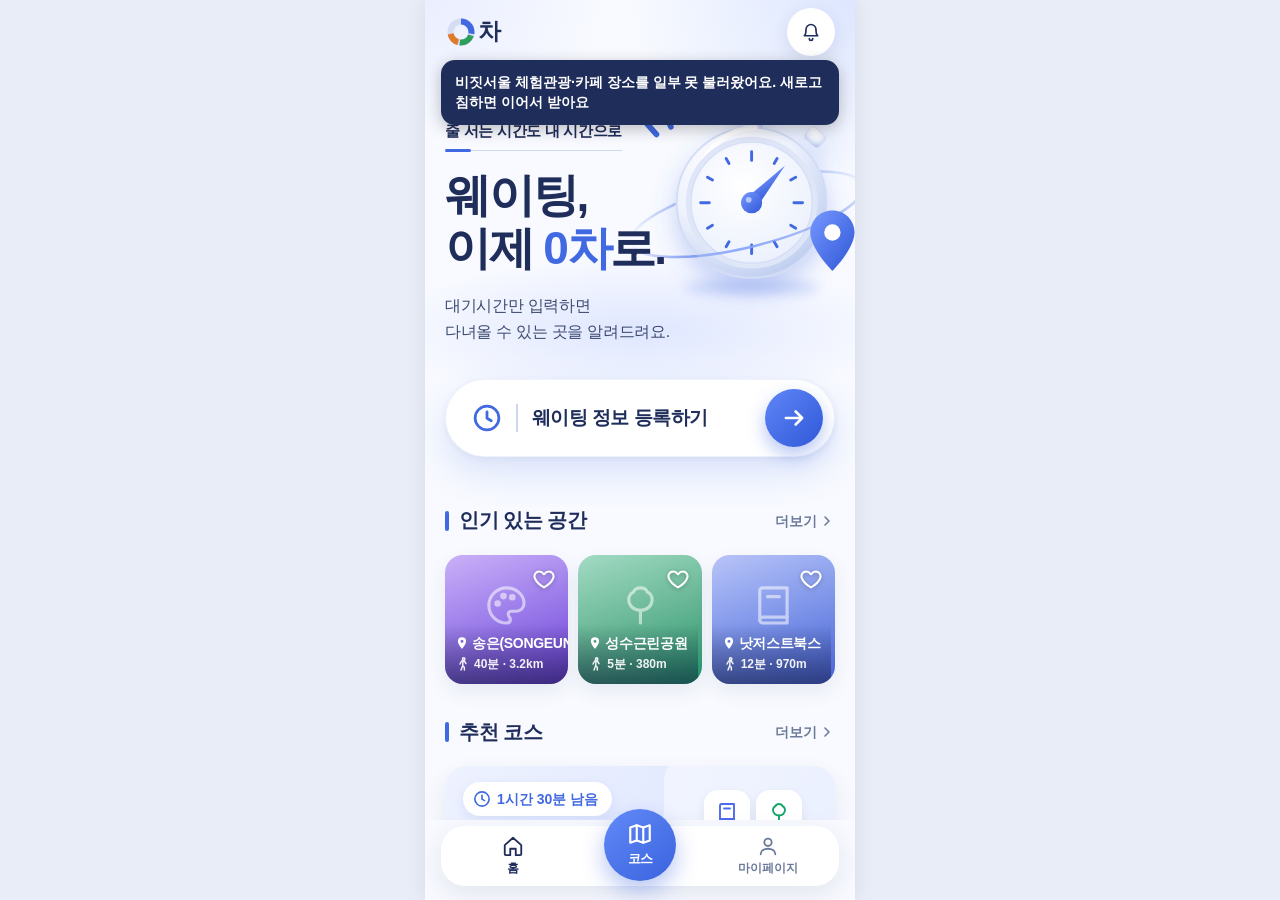
==== commit 738023d8: "Add files via upload" ====
--- a/index.html
+++ b/index.html
@@ -4,12 +4,12 @@
 <meta charset="UTF-8">
 <meta name="viewport" content="width=device-width, initial-scale=1, viewport-fit=cover">
 <title>0차</title>
-<link rel="stylesheet" href="css/style.css?v=16">
+<link rel="stylesheet" href="css/style.css?v=17">
 </head>
 <body>
 <div class="app" id="phone"></div>
 <!-- 카카오 지도 SDK: YOUR_KAKAO_JS_KEY 를 카카오 디벨로퍼스의 "JavaScript 키"로 바꾸세요 -->
 <script src="https://dapi.kakao.com/v2/maps/sdk.js?appkey=e628f9c178c877a0c48f037ca8e880c9&autoload=false&libraries=services" defer></script>
-<script src="js/app.js?v=40" defer></script>
+<script src="js/app.js?v=41" defer></script>
 </body>
 </html>
--- a/css/style.css
+++ b/css/style.css
@@ -716,7 +716,6 @@
 .nav.nav2 .big{flex:none;width:72px;height:72px;margin:-22px 20px 0;border-radius:50%;border:0;background:linear-gradient(140deg,#628AF8,#3A62DE);color:#fff;font-size:13px;box-shadow:0 10px 22px rgba(65,105,225,.38)}
 .nav.nav2 .big.on{color:#fff;outline:0}
 .nav.nav2 .big svg{width:26px;height:26px}
-.nav.nav2 button:last-child.big{margin:-22px 24px 0 10px}
 .ft{padding:8px 20px 22px;border:0;background:transparent}   /* 아래 22px: 하단 메뉴 큰 원(위로 22px 튀어나옴)과 겹치지 않게 */
 
 /* 제목 행 · ? · 뒤로 */
@@ -917,7 +916,7 @@
 .rmb.err .rmb-ic{background:#FADAD7;color:var(--err)}
 .ftr{gap:10px}
 .ftr .btn{border-radius:20px;min-height:56px}
-.ftr .btn.sv{width:30%;min-height:56px;padding:0;border:1.5px solid #8EA6EE;background:#fff;color:var(--rb);font-size:17px;font-weight:800;box-shadow:none}
+.ftr .btn.sv{flex:none;width:56px;min-height:56px;display:grid;place-items:center;padding:0;border:1.5px solid #8EA6EE;background:#fff;color:var(--rb);font-size:17px;font-weight:800;box-shadow:none}
 .ftr .btn.sv[disabled]{color:var(--gb);border-color:var(--line)}
 
 /* ---------- 진행 화면 ---------- */
@@ -1063,3 +1062,49 @@
 .cs-r{color:var(--nv)}
 .dl{color:var(--err)}
 .duo .btn{border-radius:99px}
+
+/* ===== v18.1: 지도 시트 드래그 · 카테고리 색 핀 · 코스 확인 정리 · 홈 가로 스크롤 제거 ===== */
+/* 홈: 가로 스크롤바 없음 (히어로 장식이 옆으로 넘쳐 생기던 바) · 추천 코스는 세로로 */
+.body{overflow-x:hidden}
+.rcs{grid-auto-flow:row;grid-auto-columns:auto;overflow:visible;margin:0;padding:0 0 14px;scroll-snap-type:none}
+.rcs:has(.rc+.rc){grid-auto-columns:auto}
+
+/* 지도 핀: 카테고리 색. 반경 밖·시간 부족은 흐리게 */
+.kp.off{opacity:.55;filter:none}
+
+/* 지도 화면: 지도는 남는 높이 전부 · 장소 목록은 아래 시트 (작게 36% ↔ 크게 58%) */
+.mapbody{position:relative;min-height:0}
+.mtop{flex:1;min-height:0;display:flex;flex-direction:column}
+.mtop .mapw{flex:1;min-height:150px;display:flex}
+.mtop .mapx{flex:1;height:auto;min-height:0}
+.mfab{bottom:34px}
+.mzoom{transform:translateY(-75%)}
+.bsheet{position:relative;z-index:8;flex:none;display:flex;flex-direction:column;height:36%;margin-top:-22px;border-radius:24px 24px 0 0;background:var(--wb);box-shadow:0 -8px 24px rgba(31,45,91,.10);transition:height .25s ease}
+.bsheet.ex{height:58%}
+.bsheet.drg{transition:none}
+.sh-h{flex:none;display:grid;place-items:center;width:100%;height:26px;padding:0;border:0;background:none;cursor:grab;touch-action:none}
+.sh-h i{width:42px;height:5px;border-radius:3px;background:#C9D2E8}
+.bsheet.drg .sh-h{cursor:grabbing}
+.bsheet .sheet{flex:1;min-height:0;padding-top:4px}
+@media (prefers-reduced-motion:reduce){.bsheet{transition:none}}
+
+/* 코스 확인: 번호 점 삭제 · + 를 여유 카드 우측 상단으로 · 저장은 아이콘 · 시작하기 버튼 길게 */
+.rb.hasx{position:relative}
+.rbx{position:absolute;top:12px;right:12px;width:38px;height:38px;margin:0;border-radius:12px;background:#EEF2FD;box-shadow:none;color:var(--rb)}
+.rbx svg{width:22px;height:22px}
+.rb.hasx .rbs{padding-top:30px}
+.ftr .btn:first-child{flex:1}
+
+/* ===== v18.2: 홈 히어로 정지 · 진행 중 코스 카드(미니 플레이어) 파란 테두리 ===== */
+.sw-hand,.sw-pin,.h2-tag.fade,.h2-s.fade{animation:none!important}   /* 스톱워치 바늘·핀 움직임 없음 */
+.h2-copy{min-height:0}
+.cta2{margin-top:34px}
+.hero2{padding-bottom:16px}
+.mp{border:1.5px solid #9DB3F2;border-radius:20px;box-shadow:0 8px 22px rgba(65,105,225,.16)}
+.mp-ic{background:var(--lb);color:var(--rb)}
+.mp-big{color:var(--nv)}
+.mp-go{color:var(--rb)}
+.mp.warn{border-color:var(--warn)}
+.mp.err{border-color:var(--err)}
+.mp.warn .mp-ic{background:var(--warnbg);color:var(--warn)}
+.mp.err .mp-ic{background:var(--errbg);color:var(--err)}
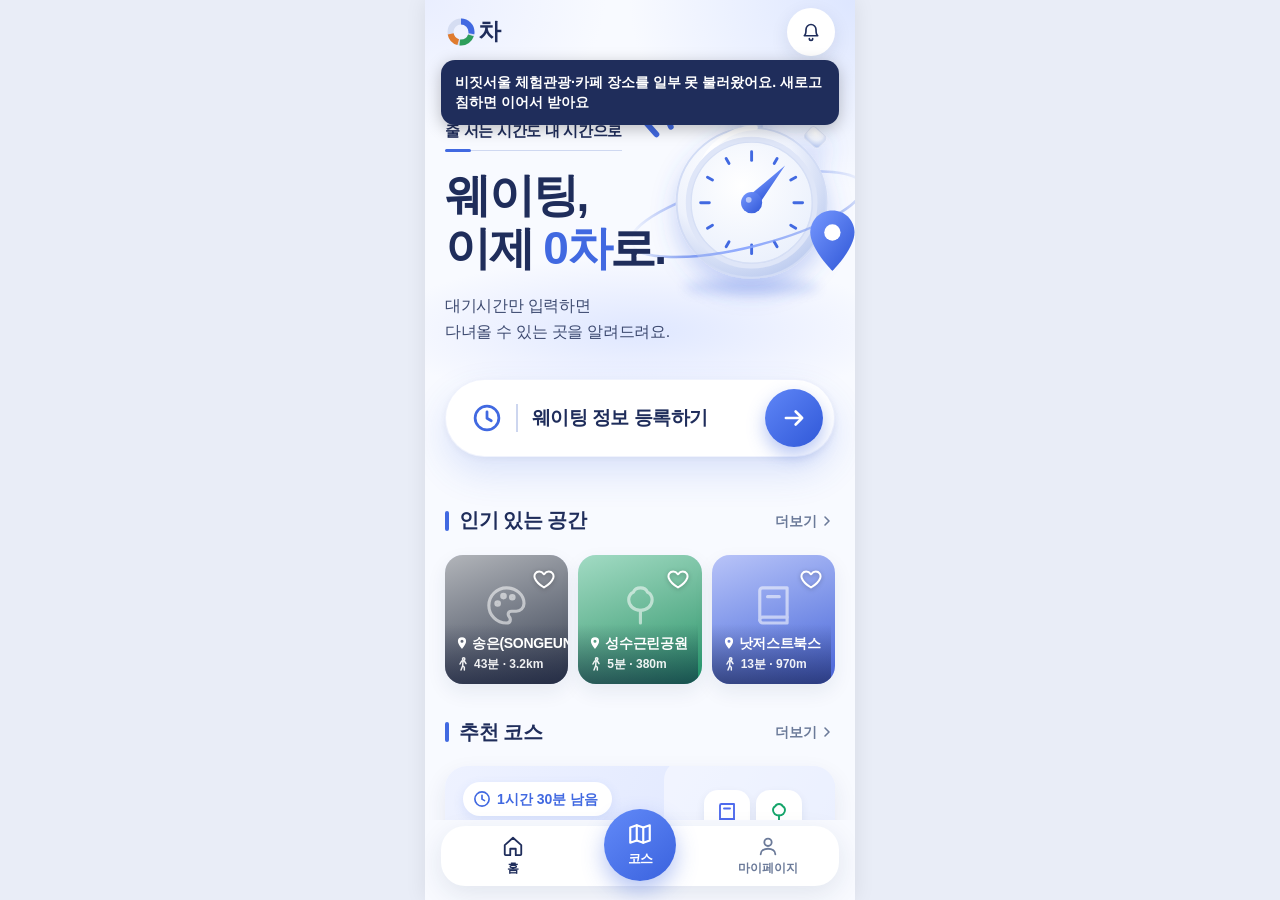
==== commit 5969cb5e: "Add files via upload" ====
--- a/index.html
+++ b/index.html
@@ -4,12 +4,12 @@
 <meta charset="UTF-8">
 <meta name="viewport" content="width=device-width, initial-scale=1, viewport-fit=cover">
 <title>0차</title>
-<link rel="stylesheet" href="css/style.css?v=17">
+<link rel="stylesheet" href="css/style.css?v=20">
 </head>
 <body>
 <div class="app" id="phone"></div>
 <!-- 카카오 지도 SDK: YOUR_KAKAO_JS_KEY 를 카카오 디벨로퍼스의 "JavaScript 키"로 바꾸세요 -->
 <script src="https://dapi.kakao.com/v2/maps/sdk.js?appkey=e628f9c178c877a0c48f037ca8e880c9&autoload=false&libraries=services" defer></script>
-<script src="js/app.js?v=41" defer></script>
+<script src="js/app.js?v=42" defer></script>
 </body>
 </html>
--- a/css/style.css
+++ b/css/style.css
@@ -1108,3 +1108,7 @@
 .mp.err{border-color:var(--err)}
 .mp.warn .mp-ic{background:var(--warnbg);color:var(--warn)}
 .mp.err .mp-ic{background:var(--errbg);color:var(--err)}
+
+/* ===== v18.3: 장소 설명 맨 아래가 하단 메뉴 큰 원(코스)에 가리지 않게 ===== */
+.bsheet .sheet{padding-bottom:48px}
+.kp.out{--w:22px;--pc:#A9B4CF;opacity:.55;filter:none}   /* 시간 안에 못 다녀오는 곳: 작고 흐린 회색 */
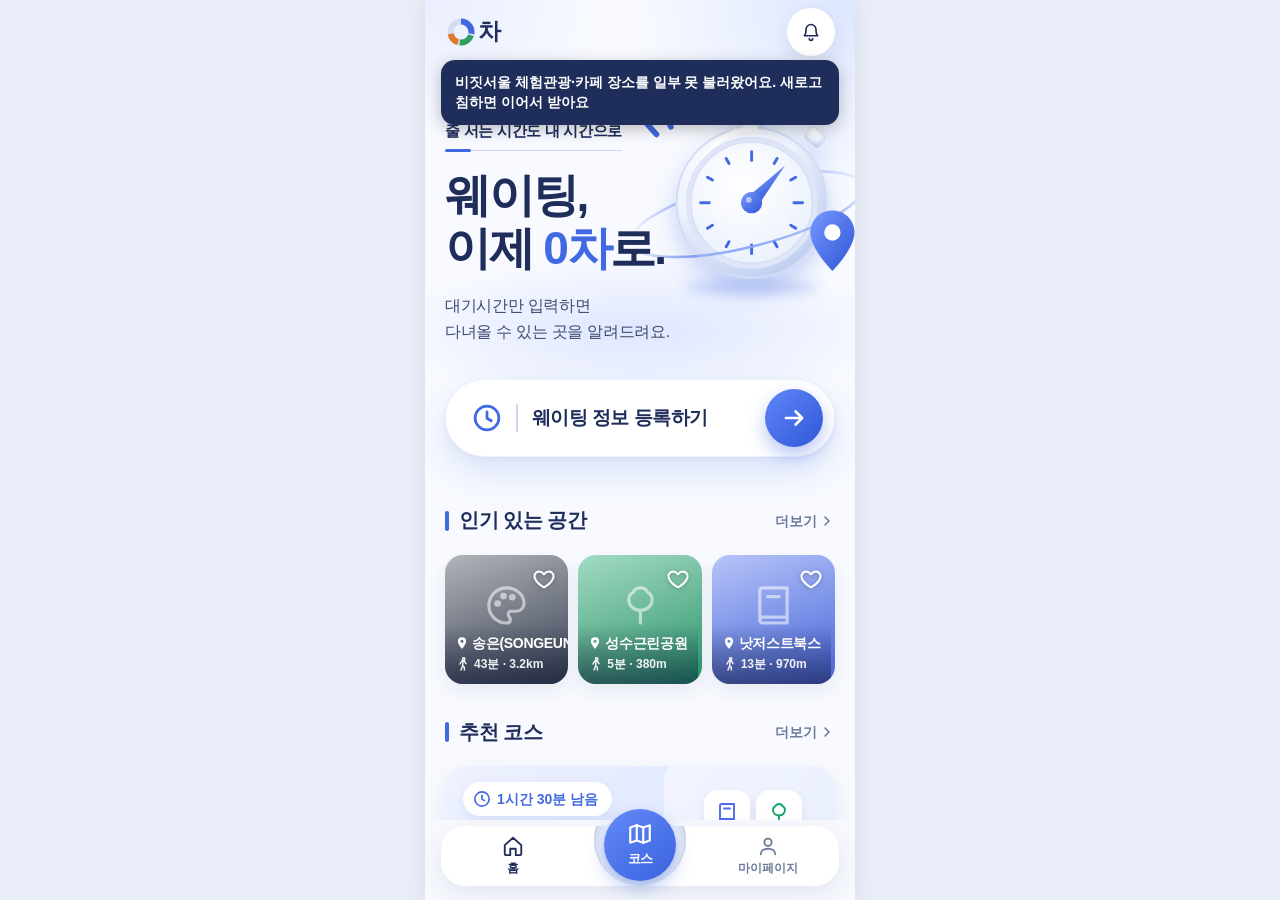
==== commit b0ff9870: "Add files via upload" ====
--- a/index.html
+++ b/index.html
@@ -4,12 +4,12 @@
 <meta charset="UTF-8">
 <meta name="viewport" content="width=device-width, initial-scale=1, viewport-fit=cover">
 <title>0차</title>
-<link rel="stylesheet" href="css/style.css?v=20">
+<link rel="stylesheet" href="css/style.css?v=22">
 </head>
 <body>
 <div class="app" id="phone"></div>
 <!-- 카카오 지도 SDK: YOUR_KAKAO_JS_KEY 를 카카오 디벨로퍼스의 "JavaScript 키"로 바꾸세요 -->
 <script src="https://dapi.kakao.com/v2/maps/sdk.js?appkey=e628f9c178c877a0c48f037ca8e880c9&autoload=false&libraries=services" defer></script>
-<script src="js/app.js?v=42" defer></script>
+<script src="js/app.js?v=43" defer></script>
 </body>
 </html>
--- a/css/style.css
+++ b/css/style.css
@@ -1112,3 +1112,17 @@
 /* ===== v18.3: 장소 설명 맨 아래가 하단 메뉴 큰 원(코스)에 가리지 않게 ===== */
 .bsheet .sheet{padding-bottom:48px}
 .kp.out{--w:22px;--pc:#A9B4CF;opacity:.55;filter:none}   /* 시간 안에 못 다녀오는 곳: 작고 흐린 회색 */
+
+/* ===== v18.4: 지도 화면 '영업중' 토글 버튼 · 장소 목록과 하단 메뉴가 겹치지 않게 ===== */
+.onb{flex:none;display:inline-flex;align-items:center;gap:4px;height:42px;padding:0 14px;border:1px solid transparent;border-radius:99px;background:#fff;color:var(--nv);font-size:13.5px;font-weight:700;white-space:nowrap;box-shadow:0 3px 10px rgba(31,45,91,.06)}
+.onb.on{background:var(--rb);color:#fff;box-shadow:0 4px 12px rgba(65,105,225,.3)}
+.mapbody+.nav.nav2{margin-top:30px}   /* 하단 메뉴 큰 원(위로 22px)이 목록을 가리지 않도록 위에 빈 공간 */
+.bsheet .sheet{padding-bottom:16px}
+
+/* ===== v18.5: 하단 메뉴 — 가운데 '코스' 원이 바에 파인 홈(노치)에 들어앉은 모양 ===== */
+.nav.nav2{isolation:isolate}
+.nav.nav2::before{content:"";position:absolute;z-index:0;left:50%;top:-30px;width:88px;height:88px;margin-left:-44px;border-radius:50%;
+ background:var(--wb);box-shadow:inset 0 5px 8px rgba(31,45,91,.13),inset 0 -1px 0 rgba(255,255,255,.6);clip-path:inset(30px -2px -2px -2px)}   /* 원 모양으로 파인 부분 + 안쪽 그림자 (바 위로는 안 보이게 잘라냄) */
+.nav.nav2 button{position:relative;z-index:1}
+.nav.nav2 .big{box-shadow:0 8px 18px rgba(65,105,225,.35),0 2px 4px rgba(31,45,91,.12)}
+.nav.nav2::before{top:-32px;width:92px;height:92px;margin-left:-46px;background:#EDF1FB;box-shadow:inset 0 6px 10px rgba(31,45,91,.20),inset 0 1px 2px rgba(31,45,91,.12);clip-path:inset(32px -2px -2px -2px)}   /* 파인 홈을 조금 더 깊게 */
